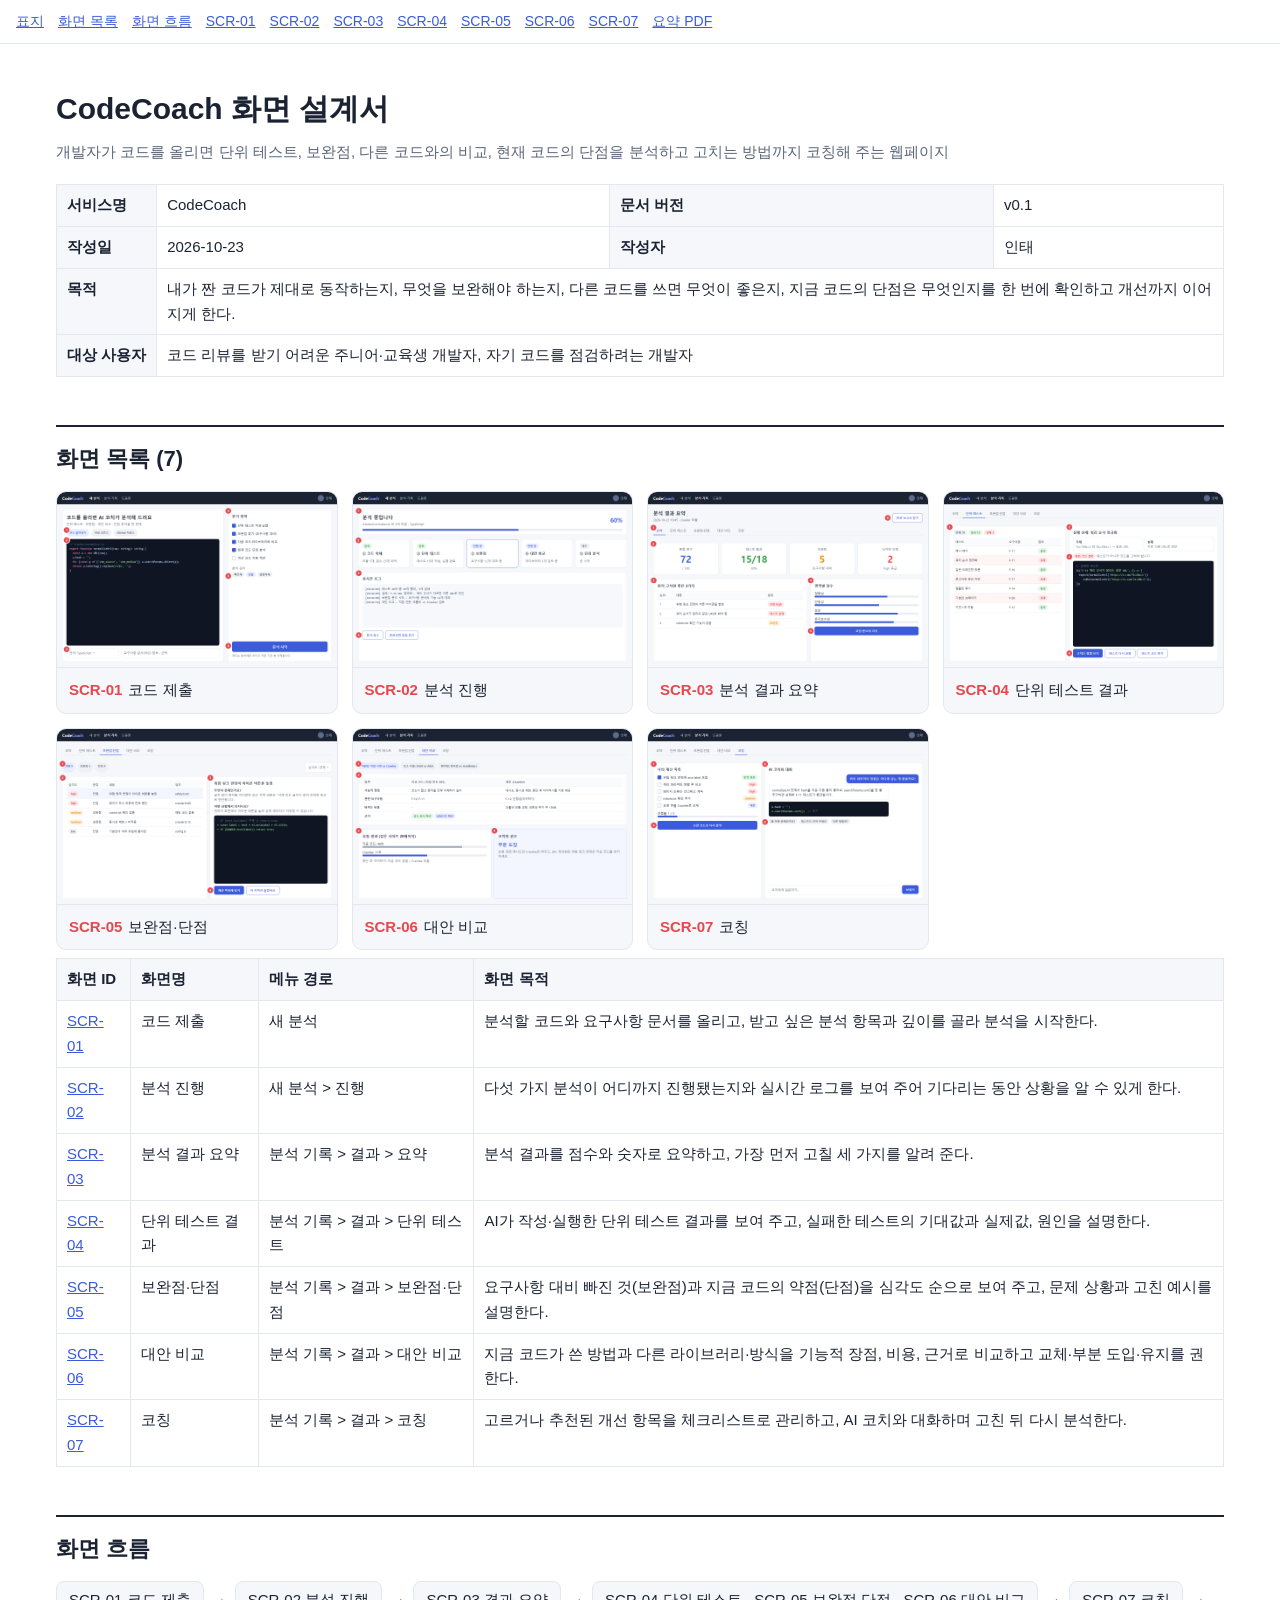
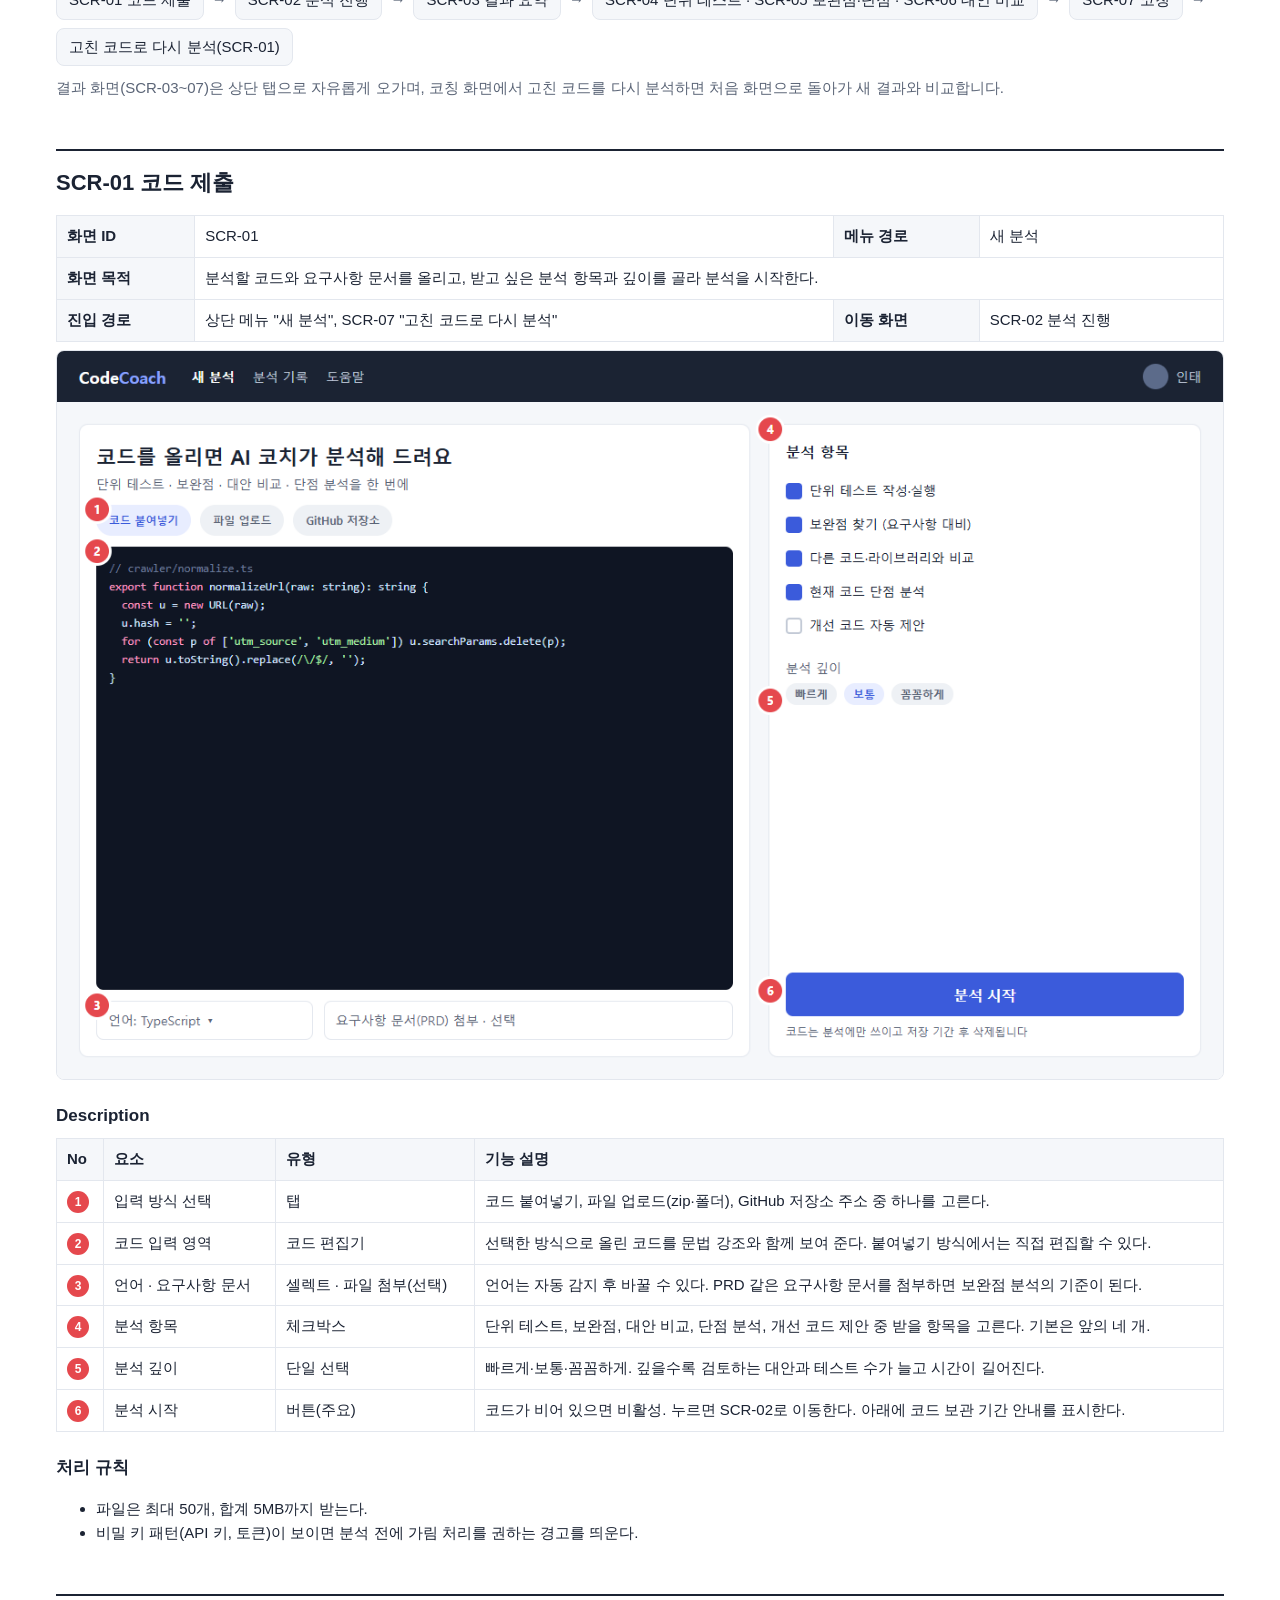
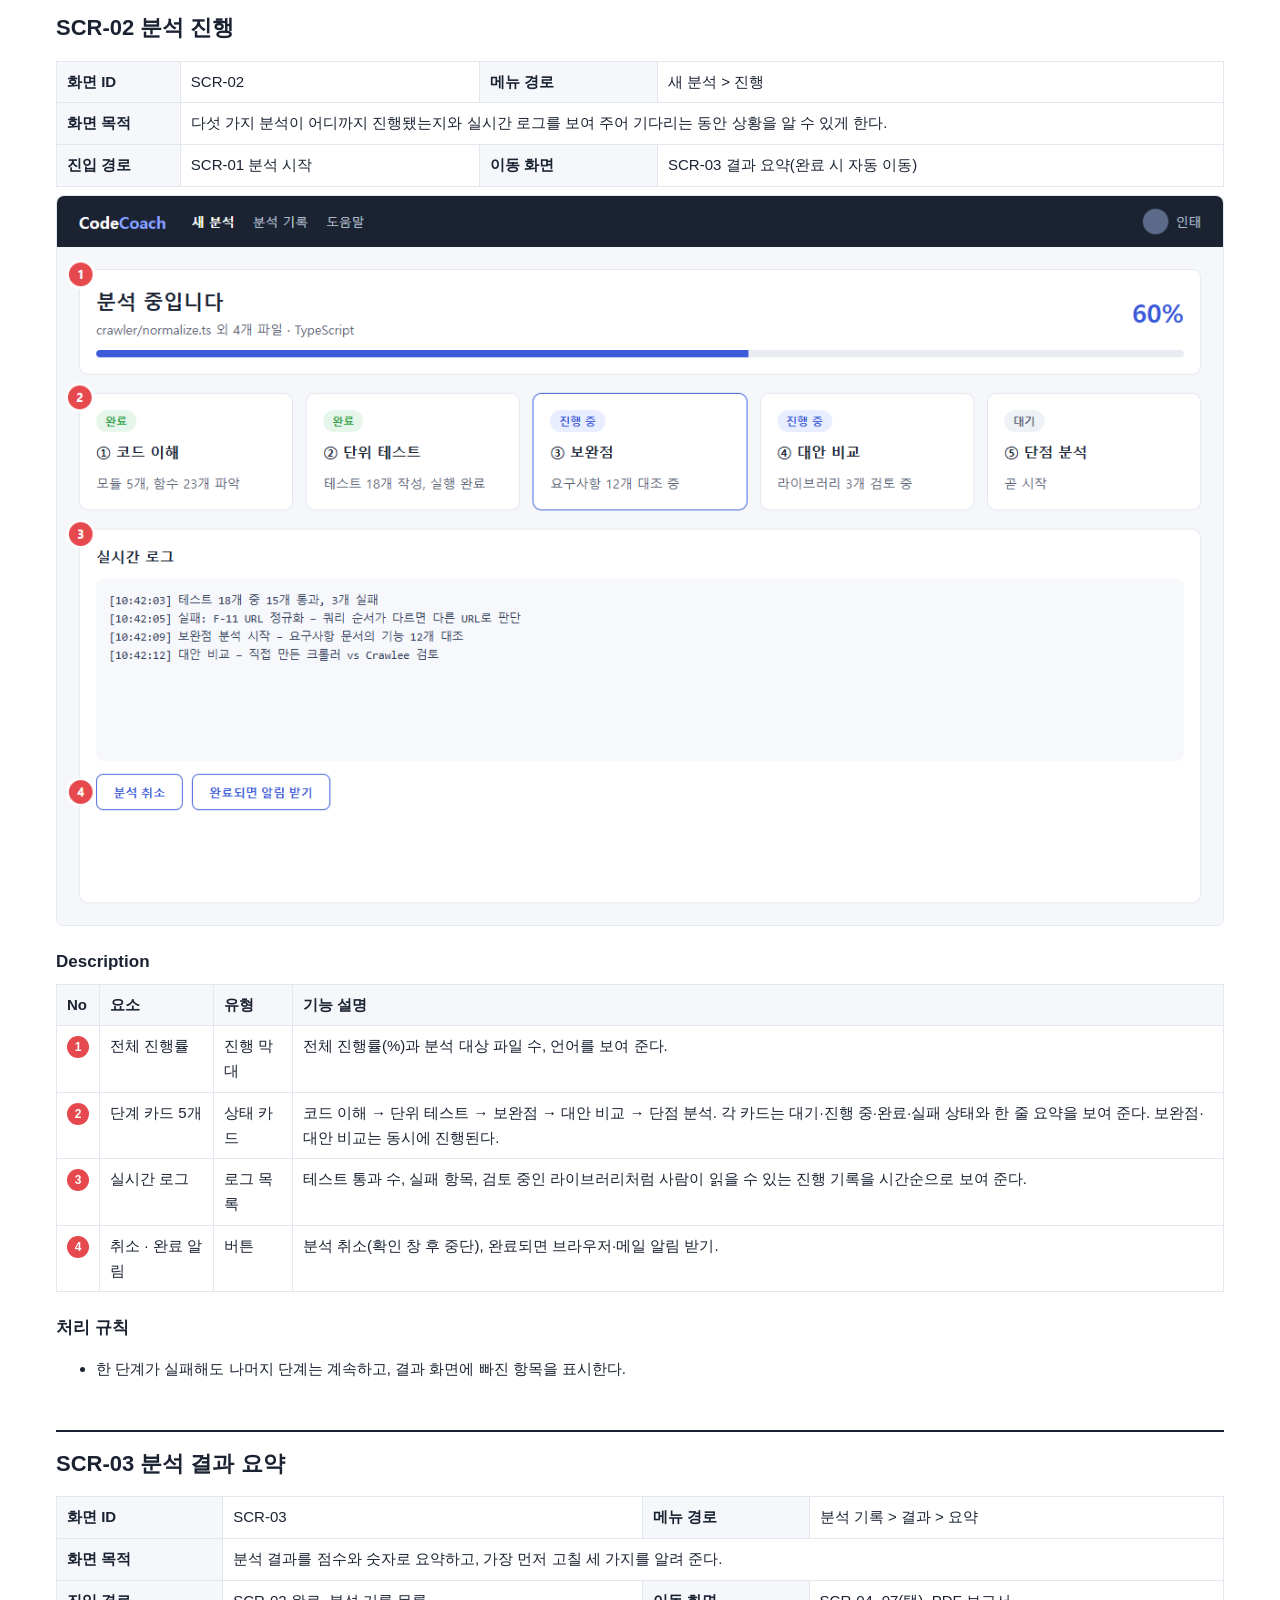
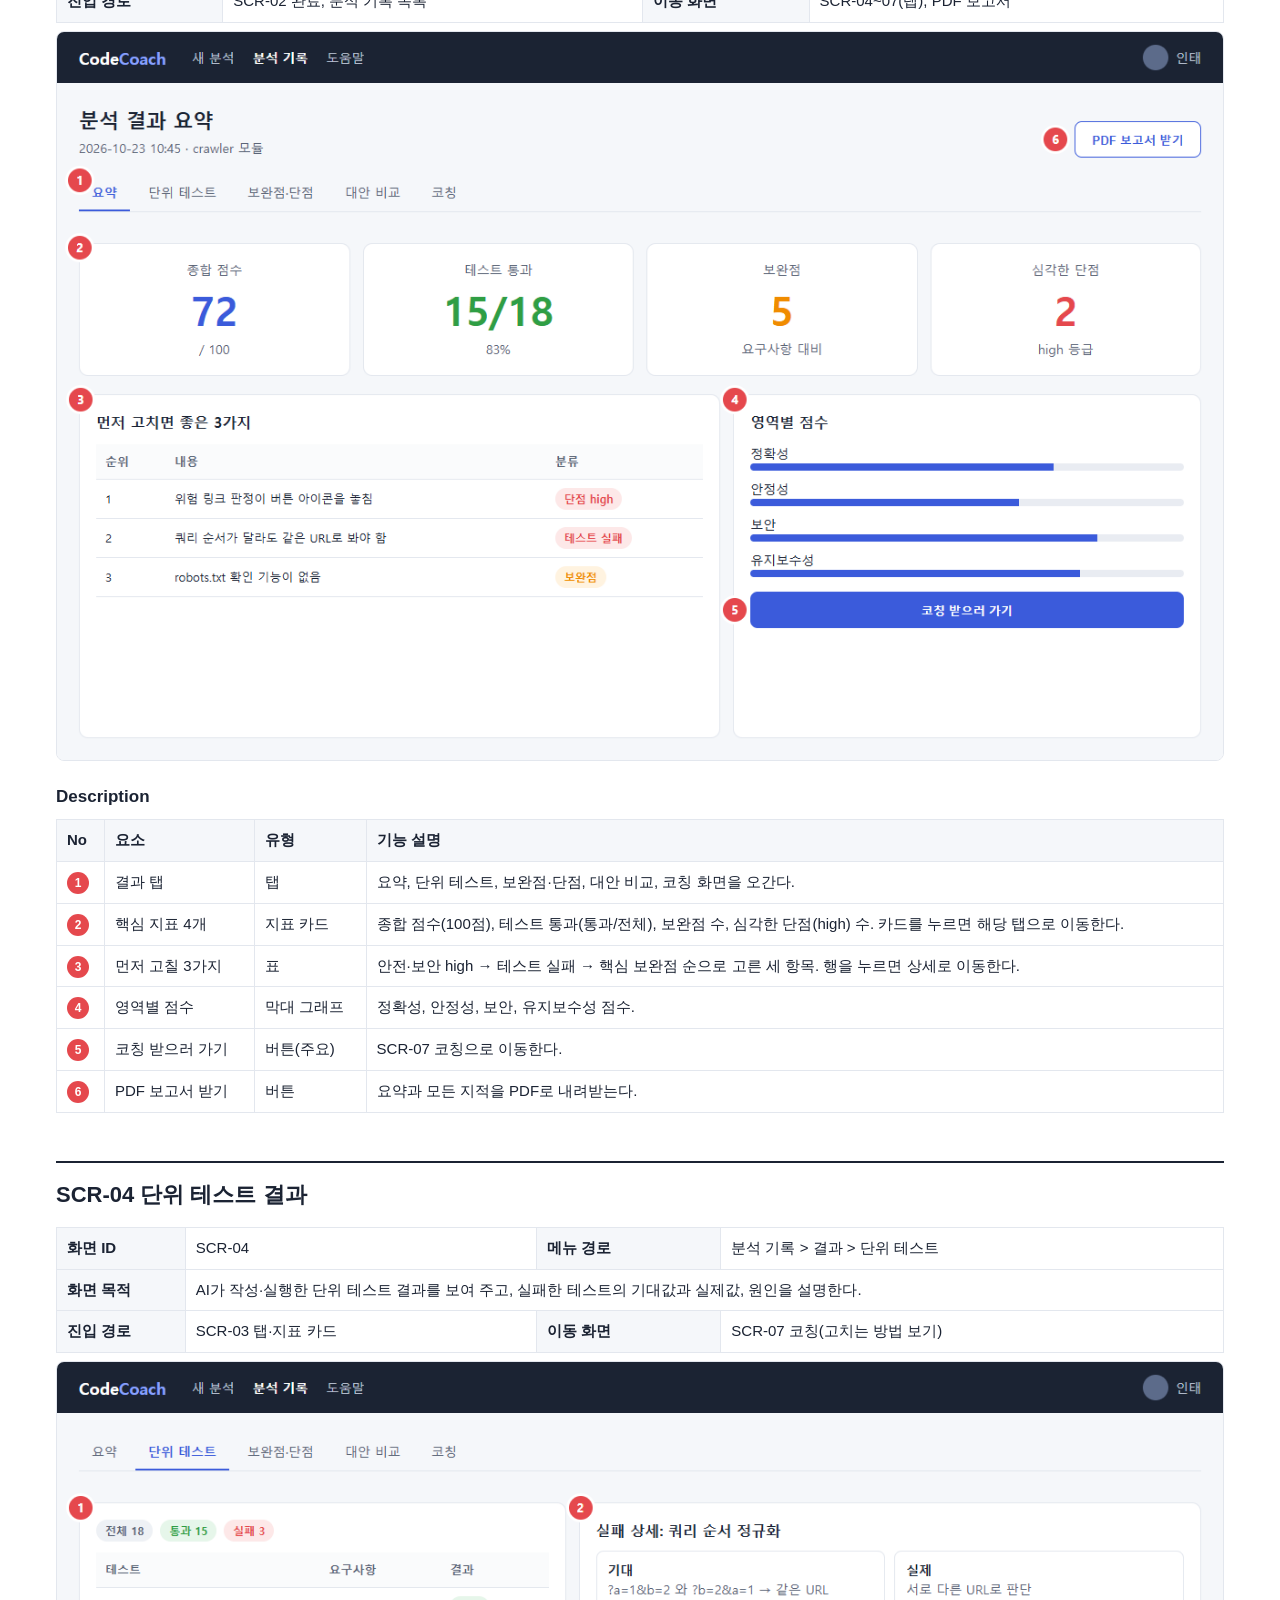
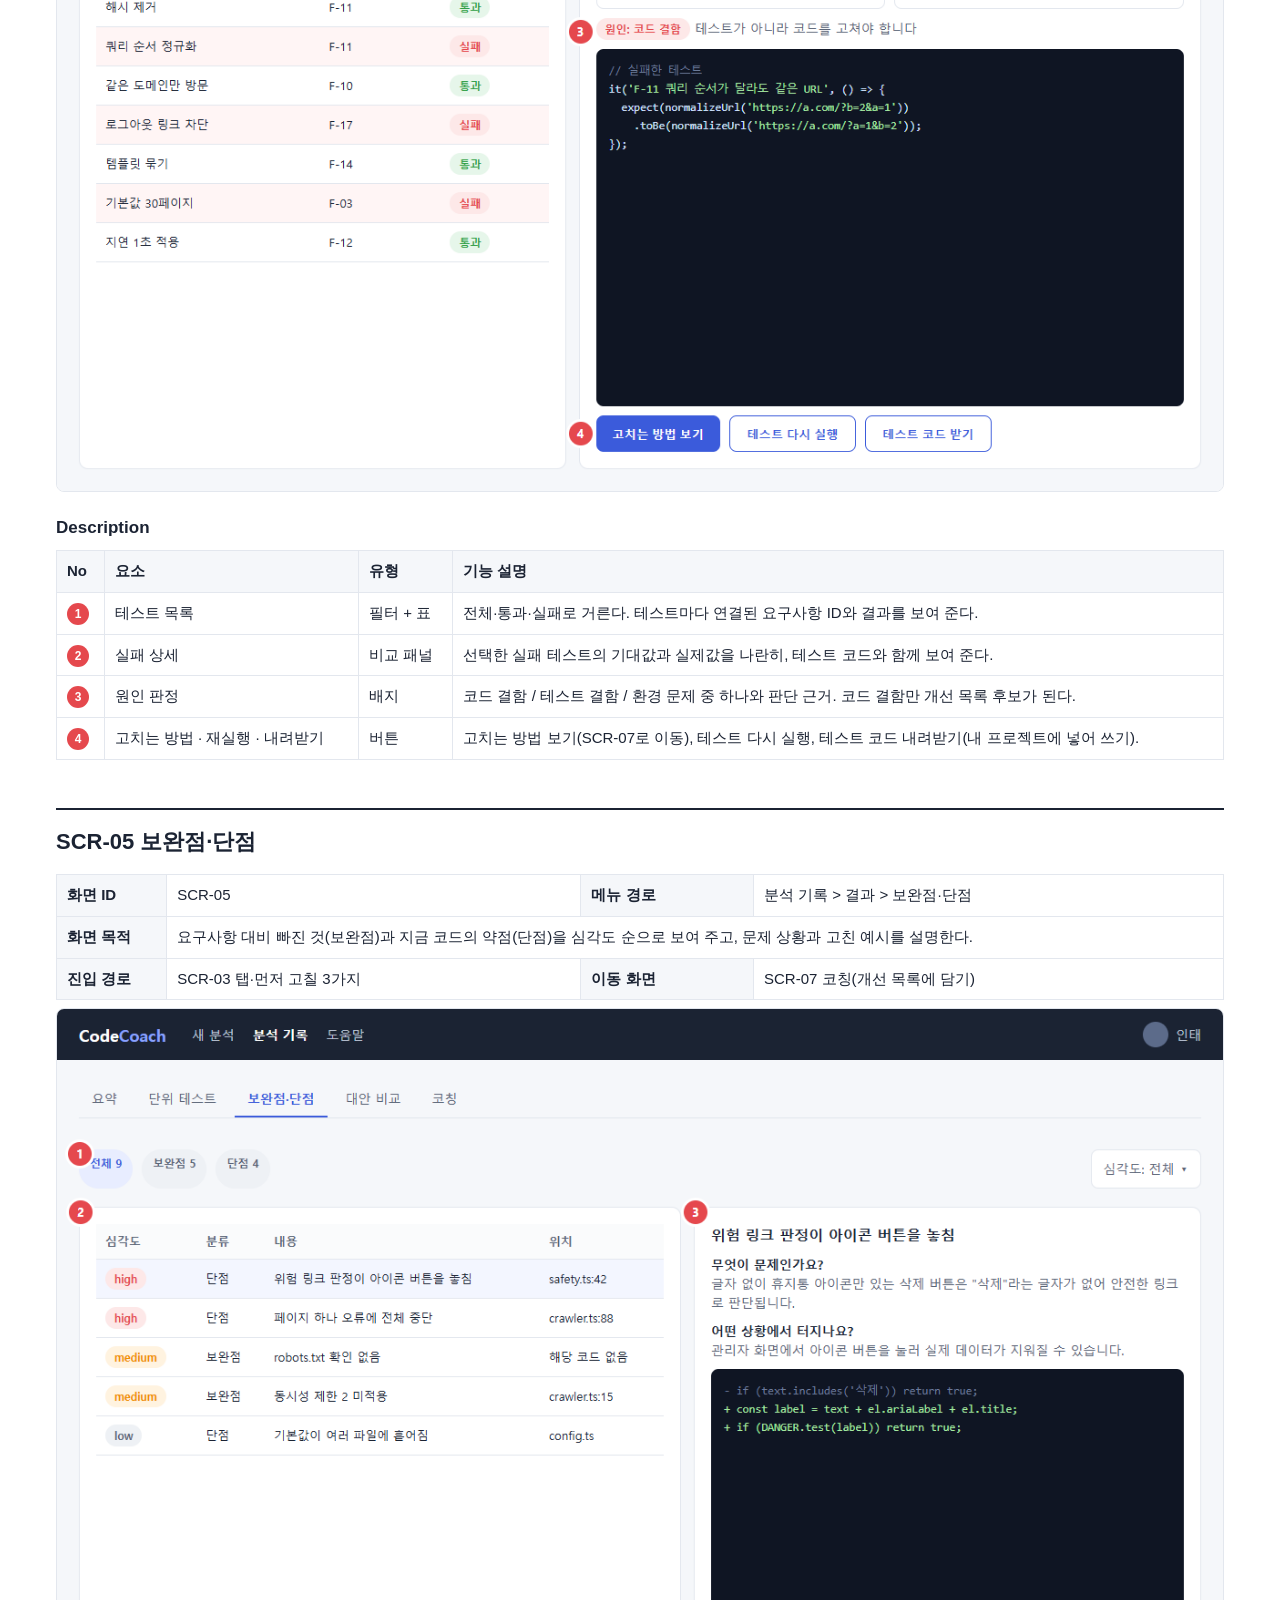
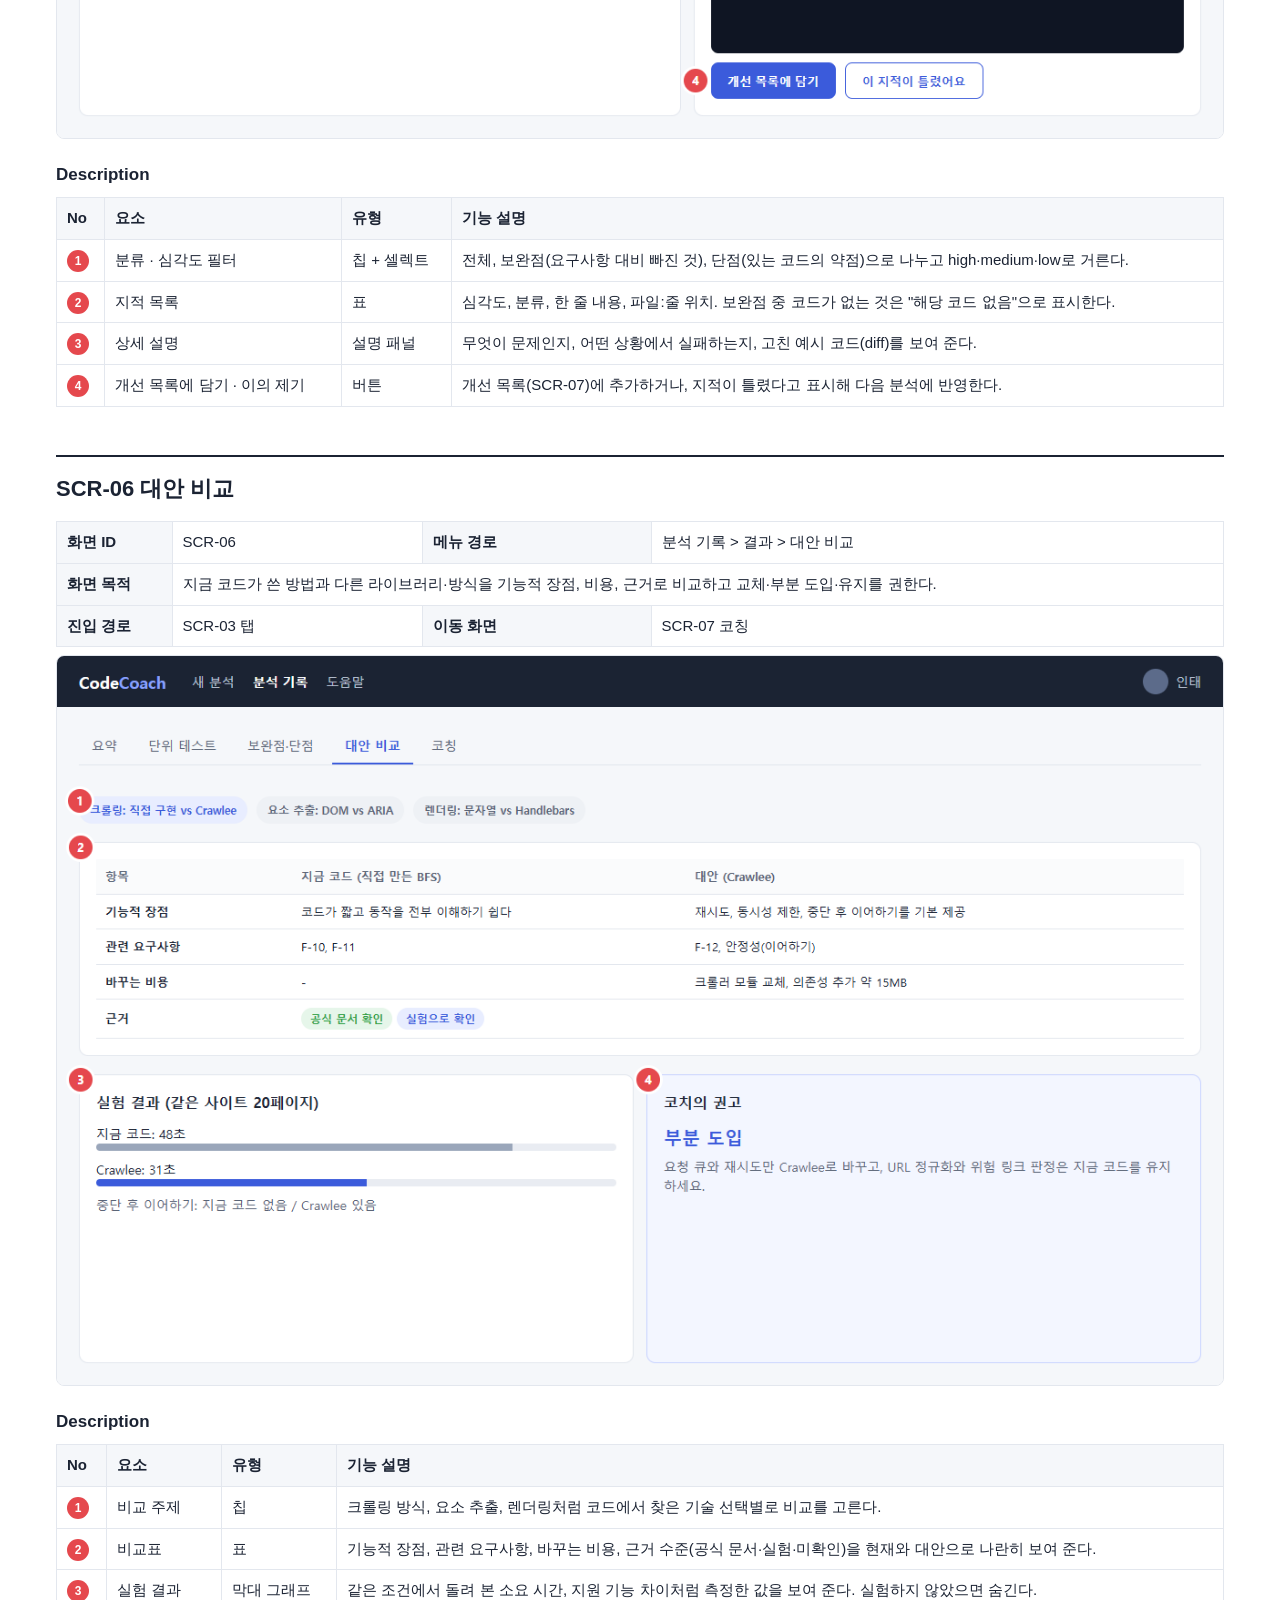
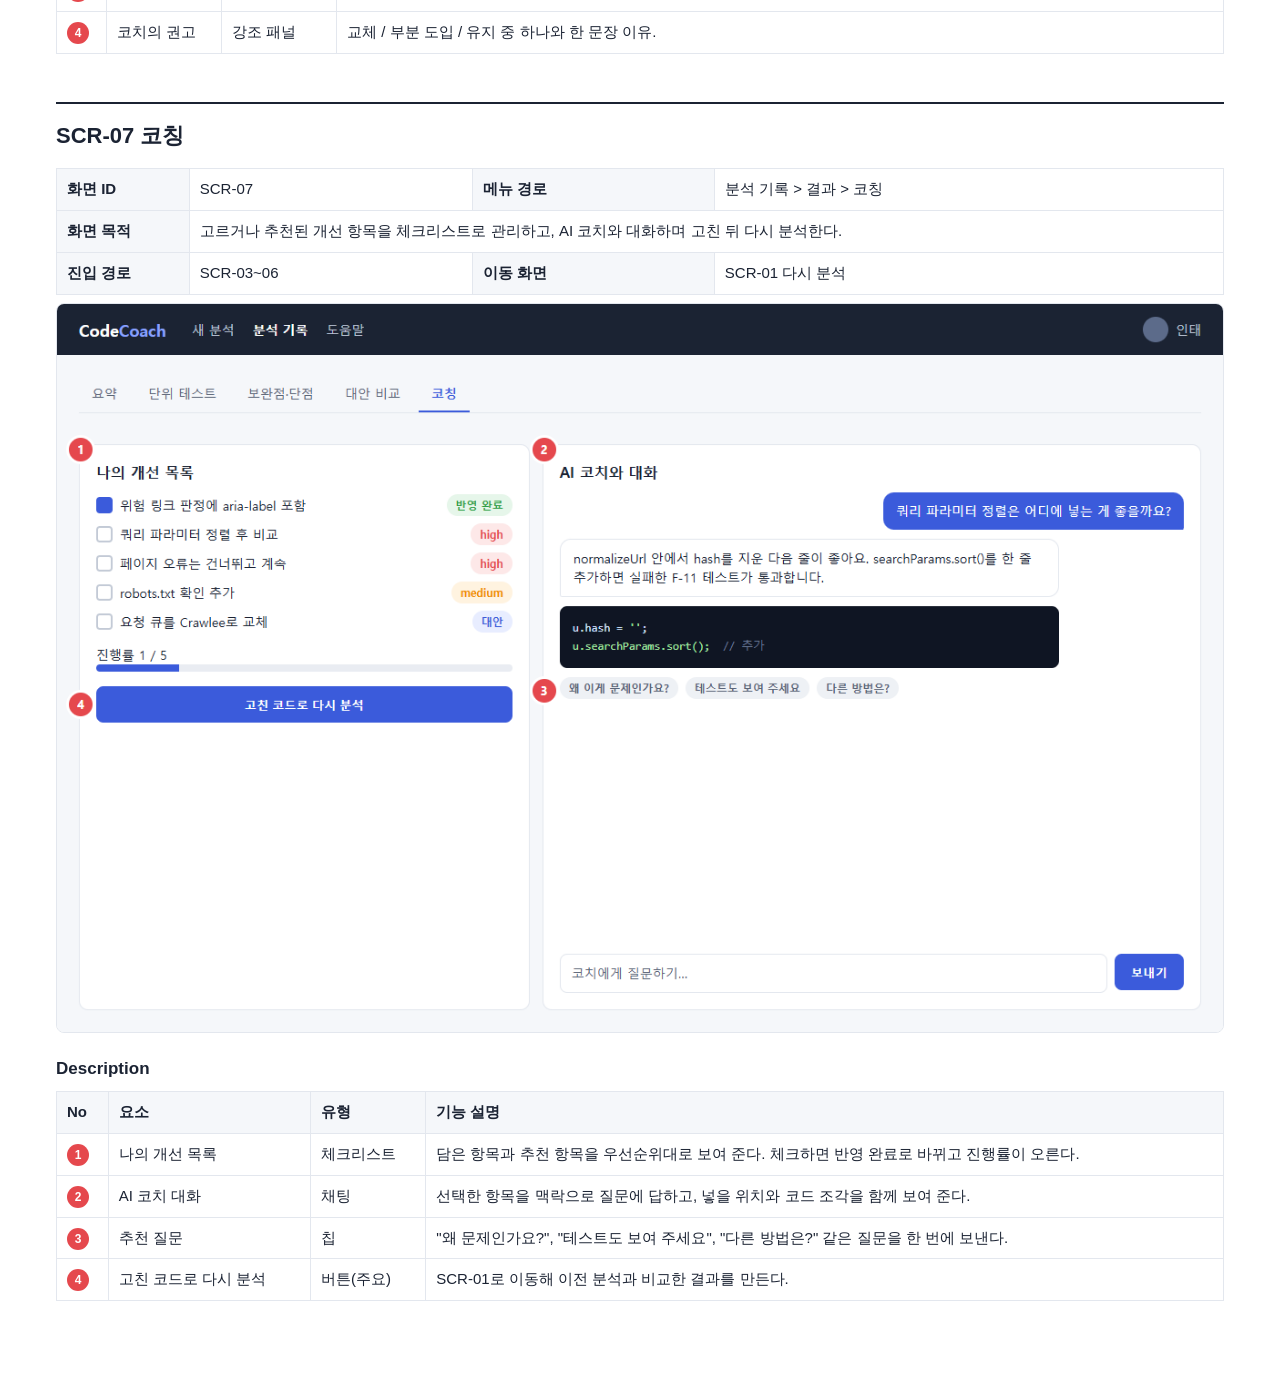
==== index.html @ ecf49a26 "Add CodeCoach screen spec (HTML) and summary PDF for Vercel Co-Authored-By: Claude Opus 5.5 (1M cont" ====
<!doctype html>
<html lang="ko"><head><meta charset="utf-8"><meta name="viewport" content="width=device-width, initial-scale=1">
<title>CodeCoach 화면 설계서</title><style>
:root{--ink:#1b2333;--sub:#5b6577;--line:#e3e7ee;--bg:#fff;--head:#f5f7fa;--brand:#3b5bdb;--red:#e5484d}
@media (prefers-color-scheme:dark){:root:not([data-theme=light]){--ink:#e6e9ef;--sub:#a3acbd;--line:#2d3442;--bg:#141821;--head:#1c212c;--brand:#8aa2ff}}
*{box-sizing:border-box}body{margin:0;background:var(--bg);color:var(--ink);font:15px/1.65 "Malgun Gothic","Segoe UI",sans-serif}
main{max-width:1200px;margin:0 auto;padding:32px 16px 80px}a{color:var(--brand)}
nav.toc{position:sticky;top:0;z-index:5;background:var(--bg);border-bottom:1px solid var(--line);padding:10px 16px;display:flex;gap:14px;flex-wrap:wrap;font-size:14px}
h1{font-size:30px;margin:8px 0 6px}h2{font-size:22px;margin:48px 0 14px;padding-top:14px;border-top:2px solid var(--ink)}h3{font-size:17px;margin:22px 0 8px}
.lead{color:var(--sub);margin:0 0 20px}
table{width:100%;border-collapse:collapse;margin:8px 0}th,td{border:1px solid var(--line);padding:8px 10px;text-align:left;vertical-align:top}th{background:var(--head);white-space:nowrap}
.grid{display:grid;grid-template-columns:repeat(auto-fill,minmax(260px,1fr));gap:14px}
.card{border:1px solid var(--line);border-radius:10px;overflow:hidden;text-decoration:none;color:inherit;background:var(--head)}
.card img{width:100%;display:block;border-bottom:1px solid var(--line)}.card div{padding:10px 12px}.card b{color:var(--red);margin-right:6px}
.shot{width:100%;border:1px solid var(--line);border-radius:8px;display:block}
.no{display:inline-block;width:22px;height:22px;border-radius:50%;background:var(--red);color:#fff;text-align:center;font:700 12px/22px "Segoe UI",sans-serif}
.flow{display:flex;flex-wrap:wrap;gap:8px;align-items:center}.flow span{border:1px solid var(--line);background:var(--head);border-radius:8px;padding:6px 12px}.flow i{color:var(--sub);font-style:normal}
code{font-size:13px}
@media (max-width:700px){h1{font-size:24px}th,td{padding:6px}}
</style></head>
<body>
<nav class="toc"><a href="#cover">표지</a><a href="#list">화면 목록</a><a href="#flow">화면 흐름</a><a href="#SCR-01">SCR-01</a><a href="#SCR-02">SCR-02</a><a href="#SCR-03">SCR-03</a><a href="#SCR-04">SCR-04</a><a href="#SCR-05">SCR-05</a><a href="#SCR-06">SCR-06</a><a href="#SCR-07">SCR-07</a><a href="CodeCoach-화면설계-요약.pdf">요약 PDF</a></nav>
<main>
<section id="cover">
<h1>CodeCoach 화면 설계서</h1>
<p class="lead">개발자가 코드를 올리면 단위 테스트, 보완점, 다른 코드와의 비교, 현재 코드의 단점을 분석하고 고치는 방법까지 코칭해 주는 웹페이지</p>

<table>
<tr><th>서비스명</th><td>CodeCoach</td><th>문서 버전</th><td>v0.1</td></tr>
<tr><th>작성일</th><td>2026-10-23</td><th>작성자</th><td>인태</td></tr>
<tr><th>목적</th><td colspan="3">내가 짠 코드가 제대로 동작하는지, 무엇을 보완해야 하는지, 다른 코드를 쓰면 무엇이 좋은지, 지금 코드의 단점은 무엇인지를 한 번에 확인하고 개선까지 이어지게 한다.</td></tr>
<tr><th>대상 사용자</th><td colspan="3">코드 리뷰를 받기 어려운 주니어·교육생 개발자, 자기 코드를 점검하려는 개발자</td></tr>
</table>
</section>
<h2 id="list">화면 목록 (7)</h2>
<div class="grid"><a class="card" href="#SCR-01"><img src="design/images/SCR-01.png" alt="SCR-01 미리보기" loading="lazy"><div><b>SCR-01</b>코드 제출</div></a><a class="card" href="#SCR-02"><img src="design/images/SCR-02.png" alt="SCR-02 미리보기" loading="lazy"><div><b>SCR-02</b>분석 진행</div></a><a class="card" href="#SCR-03"><img src="design/images/SCR-03.png" alt="SCR-03 미리보기" loading="lazy"><div><b>SCR-03</b>분석 결과 요약</div></a><a class="card" href="#SCR-04"><img src="design/images/SCR-04.png" alt="SCR-04 미리보기" loading="lazy"><div><b>SCR-04</b>단위 테스트 결과</div></a><a class="card" href="#SCR-05"><img src="design/images/SCR-05.png" alt="SCR-05 미리보기" loading="lazy"><div><b>SCR-05</b>보완점·단점</div></a><a class="card" href="#SCR-06"><img src="design/images/SCR-06.png" alt="SCR-06 미리보기" loading="lazy"><div><b>SCR-06</b>대안 비교</div></a><a class="card" href="#SCR-07"><img src="design/images/SCR-07.png" alt="SCR-07 미리보기" loading="lazy"><div><b>SCR-07</b>코칭</div></a></div>
<table><tr><th>화면 ID</th><th>화면명</th><th>메뉴 경로</th><th>화면 목적</th></tr>
<tr><td><a href="#SCR-01">SCR-01</a></td><td>코드 제출</td><td>새 분석</td><td>분석할 코드와 요구사항 문서를 올리고, 받고 싶은 분석 항목과 깊이를 골라 분석을 시작한다.</td></tr>
<tr><td><a href="#SCR-02">SCR-02</a></td><td>분석 진행</td><td>새 분석 &gt; 진행</td><td>다섯 가지 분석이 어디까지 진행됐는지와 실시간 로그를 보여 주어 기다리는 동안 상황을 알 수 있게 한다.</td></tr>
<tr><td><a href="#SCR-03">SCR-03</a></td><td>분석 결과 요약</td><td>분석 기록 &gt; 결과 &gt; 요약</td><td>분석 결과를 점수와 숫자로 요약하고, 가장 먼저 고칠 세 가지를 알려 준다.</td></tr>
<tr><td><a href="#SCR-04">SCR-04</a></td><td>단위 테스트 결과</td><td>분석 기록 &gt; 결과 &gt; 단위 테스트</td><td>AI가 작성·실행한 단위 테스트 결과를 보여 주고, 실패한 테스트의 기대값과 실제값, 원인을 설명한다.</td></tr>
<tr><td><a href="#SCR-05">SCR-05</a></td><td>보완점·단점</td><td>분석 기록 &gt; 결과 &gt; 보완점·단점</td><td>요구사항 대비 빠진 것(보완점)과 지금 코드의 약점(단점)을 심각도 순으로 보여 주고, 문제 상황과 고친 예시를 설명한다.</td></tr>
<tr><td><a href="#SCR-06">SCR-06</a></td><td>대안 비교</td><td>분석 기록 &gt; 결과 &gt; 대안 비교</td><td>지금 코드가 쓴 방법과 다른 라이브러리·방식을 기능적 장점, 비용, 근거로 비교하고 교체·부분 도입·유지를 권한다.</td></tr>
<tr><td><a href="#SCR-07">SCR-07</a></td><td>코칭</td><td>분석 기록 &gt; 결과 &gt; 코칭</td><td>고르거나 추천된 개선 항목을 체크리스트로 관리하고, AI 코치와 대화하며 고친 뒤 다시 분석한다.</td></tr></table>
<h2 id="flow">화면 흐름</h2>
<div class="flow"><span>SCR-01 코드 제출</span><i>→</i><span>SCR-02 분석 진행</span><i>→</i><span>SCR-03 결과 요약</span><i>→</i><span>SCR-04 단위 테스트 · SCR-05 보완점·단점 · SCR-06 대안 비교</span><i>→</i><span>SCR-07 코칭</span><i>→</i><span>고친 코드로 다시 분석(SCR-01)</span></div>
<p class="lead" style="margin-top:10px">결과 화면(SCR-03~07)은 상단 탭으로 자유롭게 오가며, 코칭 화면에서 고친 코드를 다시 분석하면 처음 화면으로 돌아가 새 결과와 비교합니다.</p>

<h2 id="SCR-01">SCR-01 코드 제출</h2>
<table>
<tr><th>화면 ID</th><td>SCR-01</td><th>메뉴 경로</th><td>새 분석</td></tr>
<tr><th>화면 목적</th><td colspan="3">분석할 코드와 요구사항 문서를 올리고, 받고 싶은 분석 항목과 깊이를 골라 분석을 시작한다.</td></tr>
<tr><th>진입 경로</th><td>상단 메뉴 "새 분석", SCR-07 "고친 코드로 다시 분석"</td><th>이동 화면</th><td>SCR-02 분석 진행</td></tr>
</table>
<img class="shot" src="design/images/SCR-01.png" alt="SCR-01 코드 제출 화면 목업" loading="lazy">
<h3>Description</h3>
<table><tr><th>No</th><th>요소</th><th>유형</th><th>기능 설명</th></tr>
<tr><td><span class="no">1</span></td><td>입력 방식 선택</td><td>탭</td><td>코드 붙여넣기, 파일 업로드(zip·폴더), GitHub 저장소 주소 중 하나를 고른다.</td></tr>
<tr><td><span class="no">2</span></td><td>코드 입력 영역</td><td>코드 편집기</td><td>선택한 방식으로 올린 코드를 문법 강조와 함께 보여 준다. 붙여넣기 방식에서는 직접 편집할 수 있다.</td></tr>
<tr><td><span class="no">3</span></td><td>언어 · 요구사항 문서</td><td>셀렉트 · 파일 첨부(선택)</td><td>언어는 자동 감지 후 바꿀 수 있다. PRD 같은 요구사항 문서를 첨부하면 보완점 분석의 기준이 된다.</td></tr>
<tr><td><span class="no">4</span></td><td>분석 항목</td><td>체크박스</td><td>단위 테스트, 보완점, 대안 비교, 단점 분석, 개선 코드 제안 중 받을 항목을 고른다. 기본은 앞의 네 개.</td></tr>
<tr><td><span class="no">5</span></td><td>분석 깊이</td><td>단일 선택</td><td>빠르게·보통·꼼꼼하게. 깊을수록 검토하는 대안과 테스트 수가 늘고 시간이 길어진다.</td></tr>
<tr><td><span class="no">6</span></td><td>분석 시작</td><td>버튼(주요)</td><td>코드가 비어 있으면 비활성. 누르면 SCR-02로 이동한다. 아래에 코드 보관 기간 안내를 표시한다.</td></tr>
</table>
<h3>처리 규칙</h3><ul><li>파일은 최대 50개, 합계 5MB까지 받는다.</li><li>비밀 키 패턴(API 키, 토큰)이 보이면 분석 전에 가림 처리를 권하는 경고를 띄운다.</li></ul>

<h2 id="SCR-02">SCR-02 분석 진행</h2>
<table>
<tr><th>화면 ID</th><td>SCR-02</td><th>메뉴 경로</th><td>새 분석 &gt; 진행</td></tr>
<tr><th>화면 목적</th><td colspan="3">다섯 가지 분석이 어디까지 진행됐는지와 실시간 로그를 보여 주어 기다리는 동안 상황을 알 수 있게 한다.</td></tr>
<tr><th>진입 경로</th><td>SCR-01 분석 시작</td><th>이동 화면</th><td>SCR-03 결과 요약(완료 시 자동 이동)</td></tr>
</table>
<img class="shot" src="design/images/SCR-02.png" alt="SCR-02 분석 진행 화면 목업" loading="lazy">
<h3>Description</h3>
<table><tr><th>No</th><th>요소</th><th>유형</th><th>기능 설명</th></tr>
<tr><td><span class="no">1</span></td><td>전체 진행률</td><td>진행 막대</td><td>전체 진행률(%)과 분석 대상 파일 수, 언어를 보여 준다.</td></tr>
<tr><td><span class="no">2</span></td><td>단계 카드 5개</td><td>상태 카드</td><td>코드 이해 → 단위 테스트 → 보완점 → 대안 비교 → 단점 분석. 각 카드는 대기·진행 중·완료·실패 상태와 한 줄 요약을 보여 준다. 보완점·대안 비교는 동시에 진행된다.</td></tr>
<tr><td><span class="no">3</span></td><td>실시간 로그</td><td>로그 목록</td><td>테스트 통과 수, 실패 항목, 검토 중인 라이브러리처럼 사람이 읽을 수 있는 진행 기록을 시간순으로 보여 준다.</td></tr>
<tr><td><span class="no">4</span></td><td>취소 · 완료 알림</td><td>버튼</td><td>분석 취소(확인 창 후 중단), 완료되면 브라우저·메일 알림 받기.</td></tr>
</table>
<h3>처리 규칙</h3><ul><li>한 단계가 실패해도 나머지 단계는 계속하고, 결과 화면에 빠진 항목을 표시한다.</li></ul>

<h2 id="SCR-03">SCR-03 분석 결과 요약</h2>
<table>
<tr><th>화면 ID</th><td>SCR-03</td><th>메뉴 경로</th><td>분석 기록 &gt; 결과 &gt; 요약</td></tr>
<tr><th>화면 목적</th><td colspan="3">분석 결과를 점수와 숫자로 요약하고, 가장 먼저 고칠 세 가지를 알려 준다.</td></tr>
<tr><th>진입 경로</th><td>SCR-02 완료, 분석 기록 목록</td><th>이동 화면</th><td>SCR-04~07(탭), PDF 보고서</td></tr>
</table>
<img class="shot" src="design/images/SCR-03.png" alt="SCR-03 분석 결과 요약 화면 목업" loading="lazy">
<h3>Description</h3>
<table><tr><th>No</th><th>요소</th><th>유형</th><th>기능 설명</th></tr>
<tr><td><span class="no">1</span></td><td>결과 탭</td><td>탭</td><td>요약, 단위 테스트, 보완점·단점, 대안 비교, 코칭 화면을 오간다.</td></tr>
<tr><td><span class="no">2</span></td><td>핵심 지표 4개</td><td>지표 카드</td><td>종합 점수(100점), 테스트 통과(통과/전체), 보완점 수, 심각한 단점(high) 수. 카드를 누르면 해당 탭으로 이동한다.</td></tr>
<tr><td><span class="no">3</span></td><td>먼저 고칠 3가지</td><td>표</td><td>안전·보안 high → 테스트 실패 → 핵심 보완점 순으로 고른 세 항목. 행을 누르면 상세로 이동한다.</td></tr>
<tr><td><span class="no">4</span></td><td>영역별 점수</td><td>막대 그래프</td><td>정확성, 안정성, 보안, 유지보수성 점수.</td></tr>
<tr><td><span class="no">5</span></td><td>코칭 받으러 가기</td><td>버튼(주요)</td><td>SCR-07 코칭으로 이동한다.</td></tr>
<tr><td><span class="no">6</span></td><td>PDF 보고서 받기</td><td>버튼</td><td>요약과 모든 지적을 PDF로 내려받는다.</td></tr>
</table>


<h2 id="SCR-04">SCR-04 단위 테스트 결과</h2>
<table>
<tr><th>화면 ID</th><td>SCR-04</td><th>메뉴 경로</th><td>분석 기록 &gt; 결과 &gt; 단위 테스트</td></tr>
<tr><th>화면 목적</th><td colspan="3">AI가 작성·실행한 단위 테스트 결과를 보여 주고, 실패한 테스트의 기대값과 실제값, 원인을 설명한다.</td></tr>
<tr><th>진입 경로</th><td>SCR-03 탭·지표 카드</td><th>이동 화면</th><td>SCR-07 코칭(고치는 방법 보기)</td></tr>
</table>
<img class="shot" src="design/images/SCR-04.png" alt="SCR-04 단위 테스트 결과 화면 목업" loading="lazy">
<h3>Description</h3>
<table><tr><th>No</th><th>요소</th><th>유형</th><th>기능 설명</th></tr>
<tr><td><span class="no">1</span></td><td>테스트 목록</td><td>필터 + 표</td><td>전체·통과·실패로 거른다. 테스트마다 연결된 요구사항 ID와 결과를 보여 준다.</td></tr>
<tr><td><span class="no">2</span></td><td>실패 상세</td><td>비교 패널</td><td>선택한 실패 테스트의 기대값과 실제값을 나란히, 테스트 코드와 함께 보여 준다.</td></tr>
<tr><td><span class="no">3</span></td><td>원인 판정</td><td>배지</td><td>코드 결함 / 테스트 결함 / 환경 문제 중 하나와 판단 근거. 코드 결함만 개선 목록 후보가 된다.</td></tr>
<tr><td><span class="no">4</span></td><td>고치는 방법 · 재실행 · 내려받기</td><td>버튼</td><td>고치는 방법 보기(SCR-07로 이동), 테스트 다시 실행, 테스트 코드 내려받기(내 프로젝트에 넣어 쓰기).</td></tr>
</table>


<h2 id="SCR-05">SCR-05 보완점·단점</h2>
<table>
<tr><th>화면 ID</th><td>SCR-05</td><th>메뉴 경로</th><td>분석 기록 &gt; 결과 &gt; 보완점·단점</td></tr>
<tr><th>화면 목적</th><td colspan="3">요구사항 대비 빠진 것(보완점)과 지금 코드의 약점(단점)을 심각도 순으로 보여 주고, 문제 상황과 고친 예시를 설명한다.</td></tr>
<tr><th>진입 경로</th><td>SCR-03 탭·먼저 고칠 3가지</td><th>이동 화면</th><td>SCR-07 코칭(개선 목록에 담기)</td></tr>
</table>
<img class="shot" src="design/images/SCR-05.png" alt="SCR-05 보완점·단점 화면 목업" loading="lazy">
<h3>Description</h3>
<table><tr><th>No</th><th>요소</th><th>유형</th><th>기능 설명</th></tr>
<tr><td><span class="no">1</span></td><td>분류 · 심각도 필터</td><td>칩 + 셀렉트</td><td>전체, 보완점(요구사항 대비 빠진 것), 단점(있는 코드의 약점)으로 나누고 high·medium·low로 거른다.</td></tr>
<tr><td><span class="no">2</span></td><td>지적 목록</td><td>표</td><td>심각도, 분류, 한 줄 내용, 파일:줄 위치. 보완점 중 코드가 없는 것은 "해당 코드 없음"으로 표시한다.</td></tr>
<tr><td><span class="no">3</span></td><td>상세 설명</td><td>설명 패널</td><td>무엇이 문제인지, 어떤 상황에서 실패하는지, 고친 예시 코드(diff)를 보여 준다.</td></tr>
<tr><td><span class="no">4</span></td><td>개선 목록에 담기 · 이의 제기</td><td>버튼</td><td>개선 목록(SCR-07)에 추가하거나, 지적이 틀렸다고 표시해 다음 분석에 반영한다.</td></tr>
</table>


<h2 id="SCR-06">SCR-06 대안 비교</h2>
<table>
<tr><th>화면 ID</th><td>SCR-06</td><th>메뉴 경로</th><td>분석 기록 &gt; 결과 &gt; 대안 비교</td></tr>
<tr><th>화면 목적</th><td colspan="3">지금 코드가 쓴 방법과 다른 라이브러리·방식을 기능적 장점, 비용, 근거로 비교하고 교체·부분 도입·유지를 권한다.</td></tr>
<tr><th>진입 경로</th><td>SCR-03 탭</td><th>이동 화면</th><td>SCR-07 코칭</td></tr>
</table>
<img class="shot" src="design/images/SCR-06.png" alt="SCR-06 대안 비교 화면 목업" loading="lazy">
<h3>Description</h3>
<table><tr><th>No</th><th>요소</th><th>유형</th><th>기능 설명</th></tr>
<tr><td><span class="no">1</span></td><td>비교 주제</td><td>칩</td><td>크롤링 방식, 요소 추출, 렌더링처럼 코드에서 찾은 기술 선택별로 비교를 고른다.</td></tr>
<tr><td><span class="no">2</span></td><td>비교표</td><td>표</td><td>기능적 장점, 관련 요구사항, 바꾸는 비용, 근거 수준(공식 문서·실험·미확인)을 현재와 대안으로 나란히 보여 준다.</td></tr>
<tr><td><span class="no">3</span></td><td>실험 결과</td><td>막대 그래프</td><td>같은 조건에서 돌려 본 소요 시간, 지원 기능 차이처럼 측정한 값을 보여 준다. 실험하지 않았으면 숨긴다.</td></tr>
<tr><td><span class="no">4</span></td><td>코치의 권고</td><td>강조 패널</td><td>교체 / 부분 도입 / 유지 중 하나와 한 문장 이유.</td></tr>
</table>


<h2 id="SCR-07">SCR-07 코칭</h2>
<table>
<tr><th>화면 ID</th><td>SCR-07</td><th>메뉴 경로</th><td>분석 기록 &gt; 결과 &gt; 코칭</td></tr>
<tr><th>화면 목적</th><td colspan="3">고르거나 추천된 개선 항목을 체크리스트로 관리하고, AI 코치와 대화하며 고친 뒤 다시 분석한다.</td></tr>
<tr><th>진입 경로</th><td>SCR-03~06</td><th>이동 화면</th><td>SCR-01 다시 분석</td></tr>
</table>
<img class="shot" src="design/images/SCR-07.png" alt="SCR-07 코칭 화면 목업" loading="lazy">
<h3>Description</h3>
<table><tr><th>No</th><th>요소</th><th>유형</th><th>기능 설명</th></tr>
<tr><td><span class="no">1</span></td><td>나의 개선 목록</td><td>체크리스트</td><td>담은 항목과 추천 항목을 우선순위대로 보여 준다. 체크하면 반영 완료로 바뀌고 진행률이 오른다.</td></tr>
<tr><td><span class="no">2</span></td><td>AI 코치 대화</td><td>채팅</td><td>선택한 항목을 맥락으로 질문에 답하고, 넣을 위치와 코드 조각을 함께 보여 준다.</td></tr>
<tr><td><span class="no">3</span></td><td>추천 질문</td><td>칩</td><td>"왜 문제인가요?", "테스트도 보여 주세요", "다른 방법은?" 같은 질문을 한 번에 보낸다.</td></tr>
<tr><td><span class="no">4</span></td><td>고친 코드로 다시 분석</td><td>버튼(주요)</td><td>SCR-01로 이동해 이전 분석과 비교한 결과를 만든다.</td></tr>
</table>

</main></body></html>
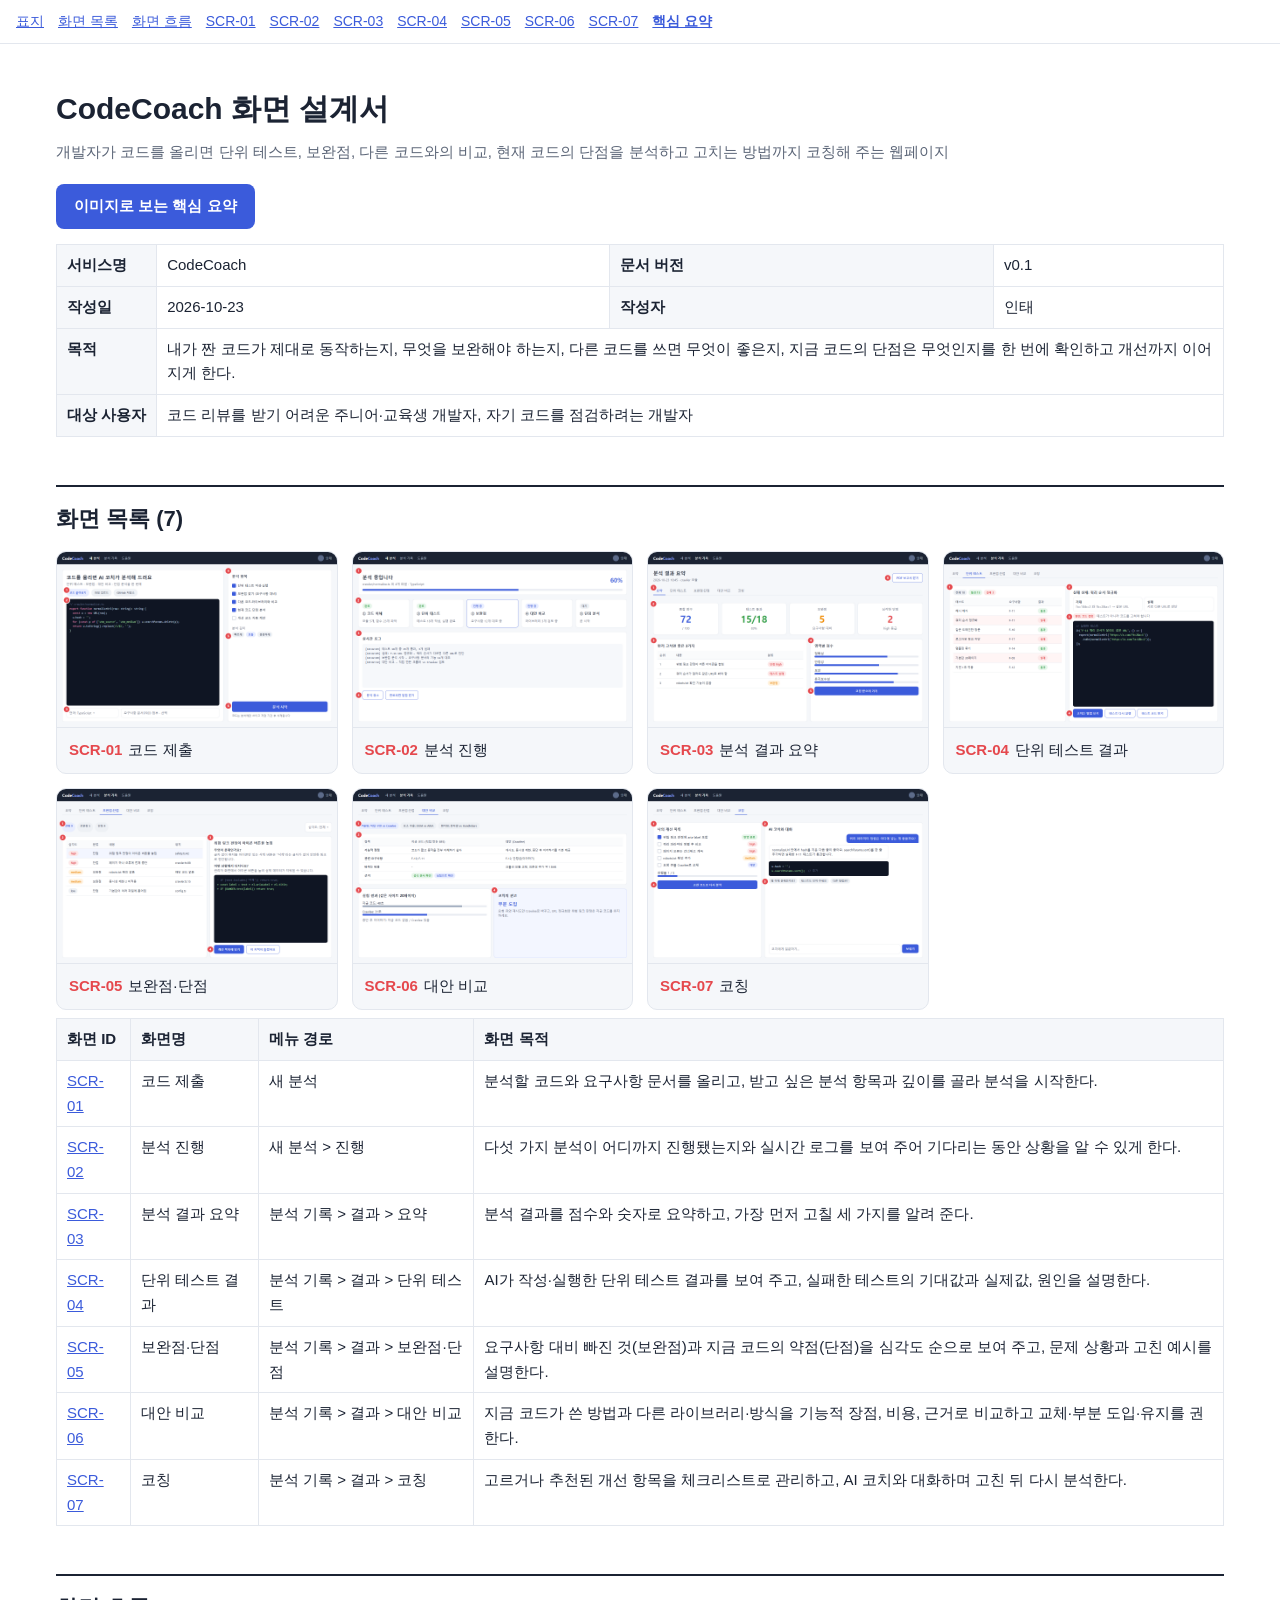
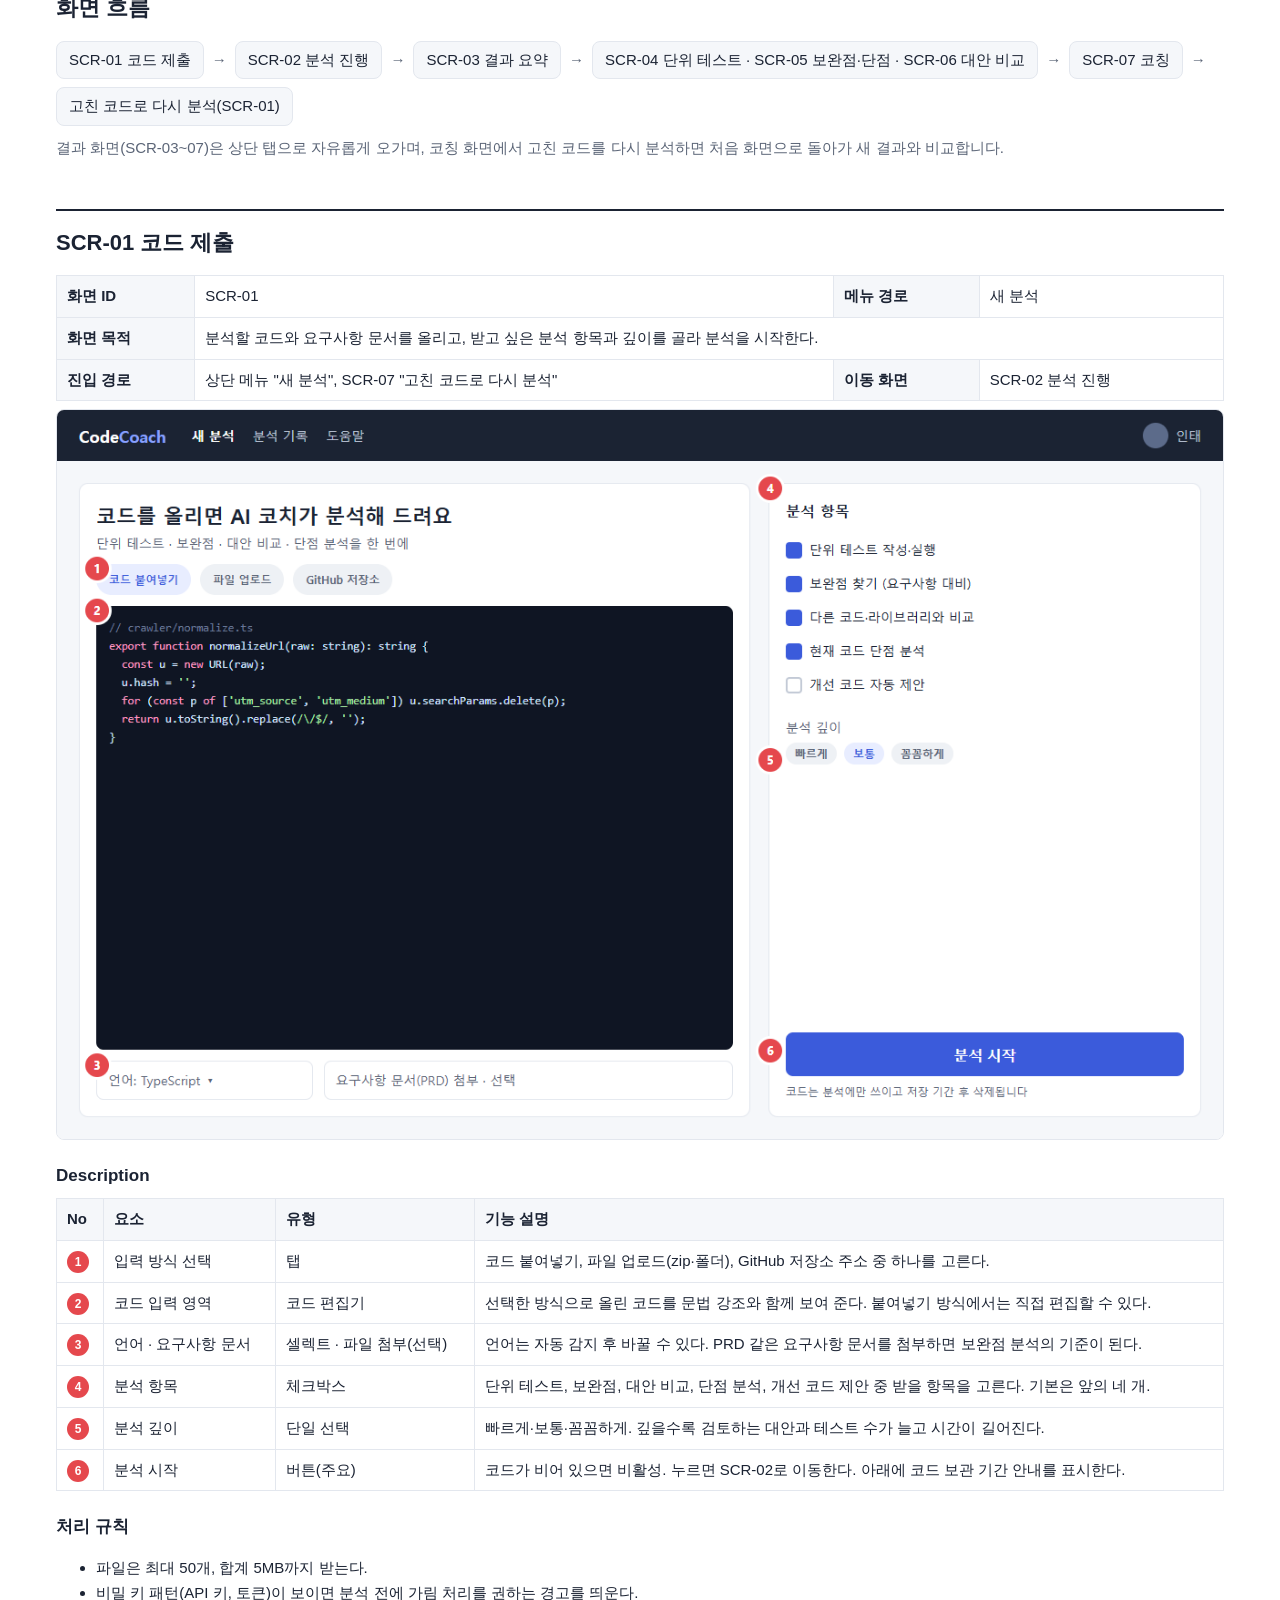
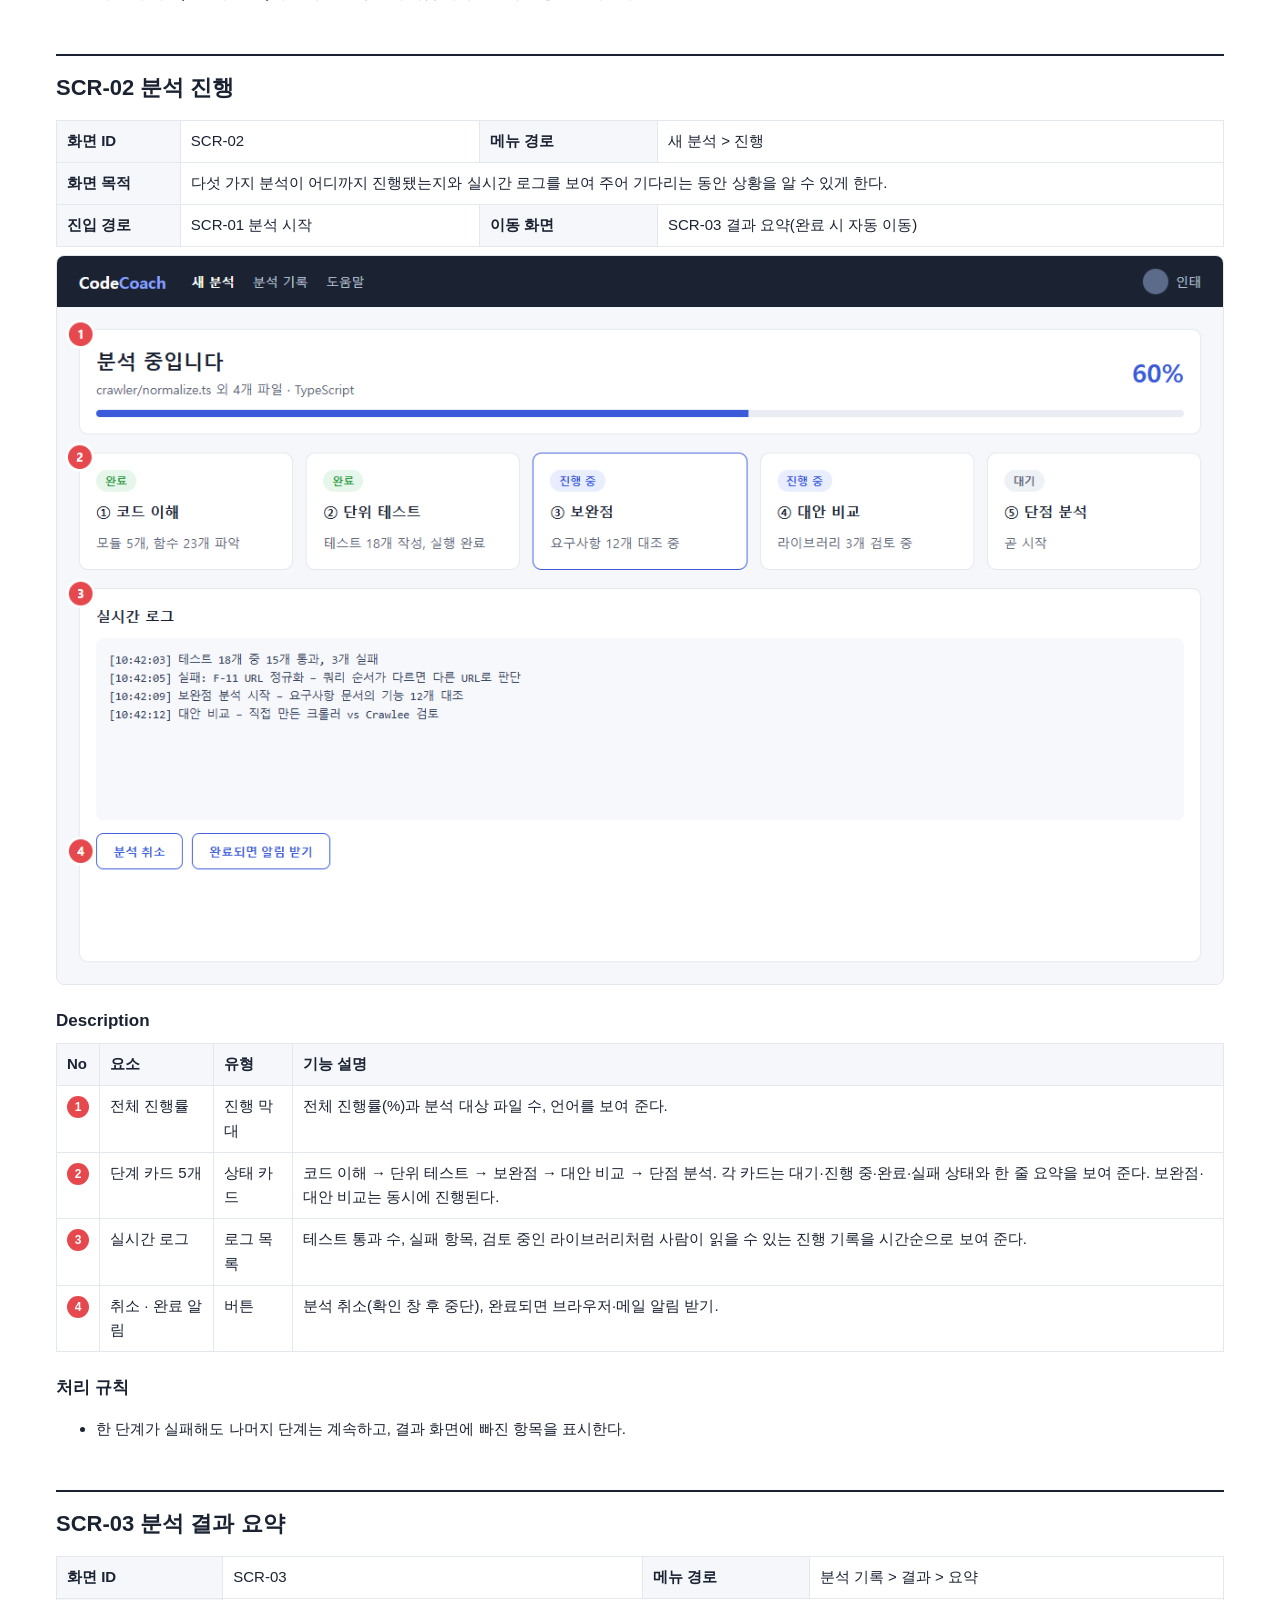
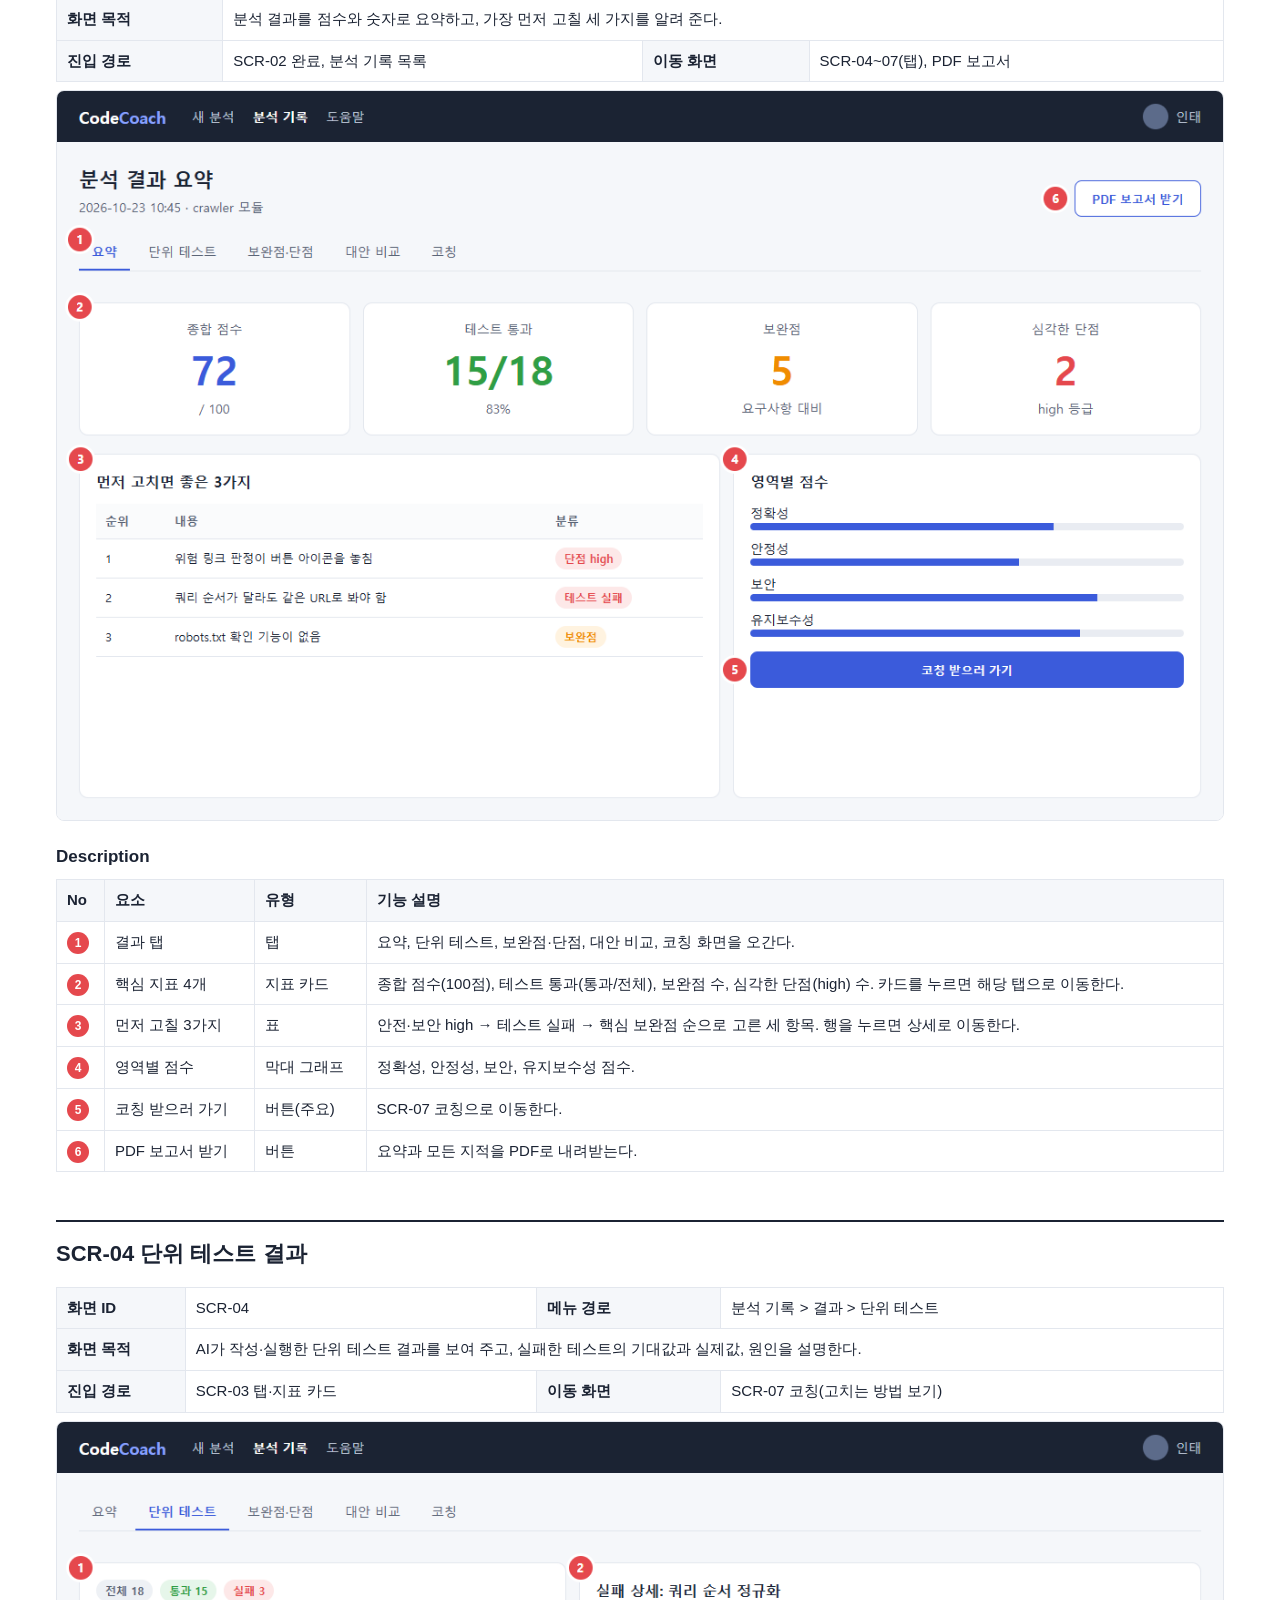
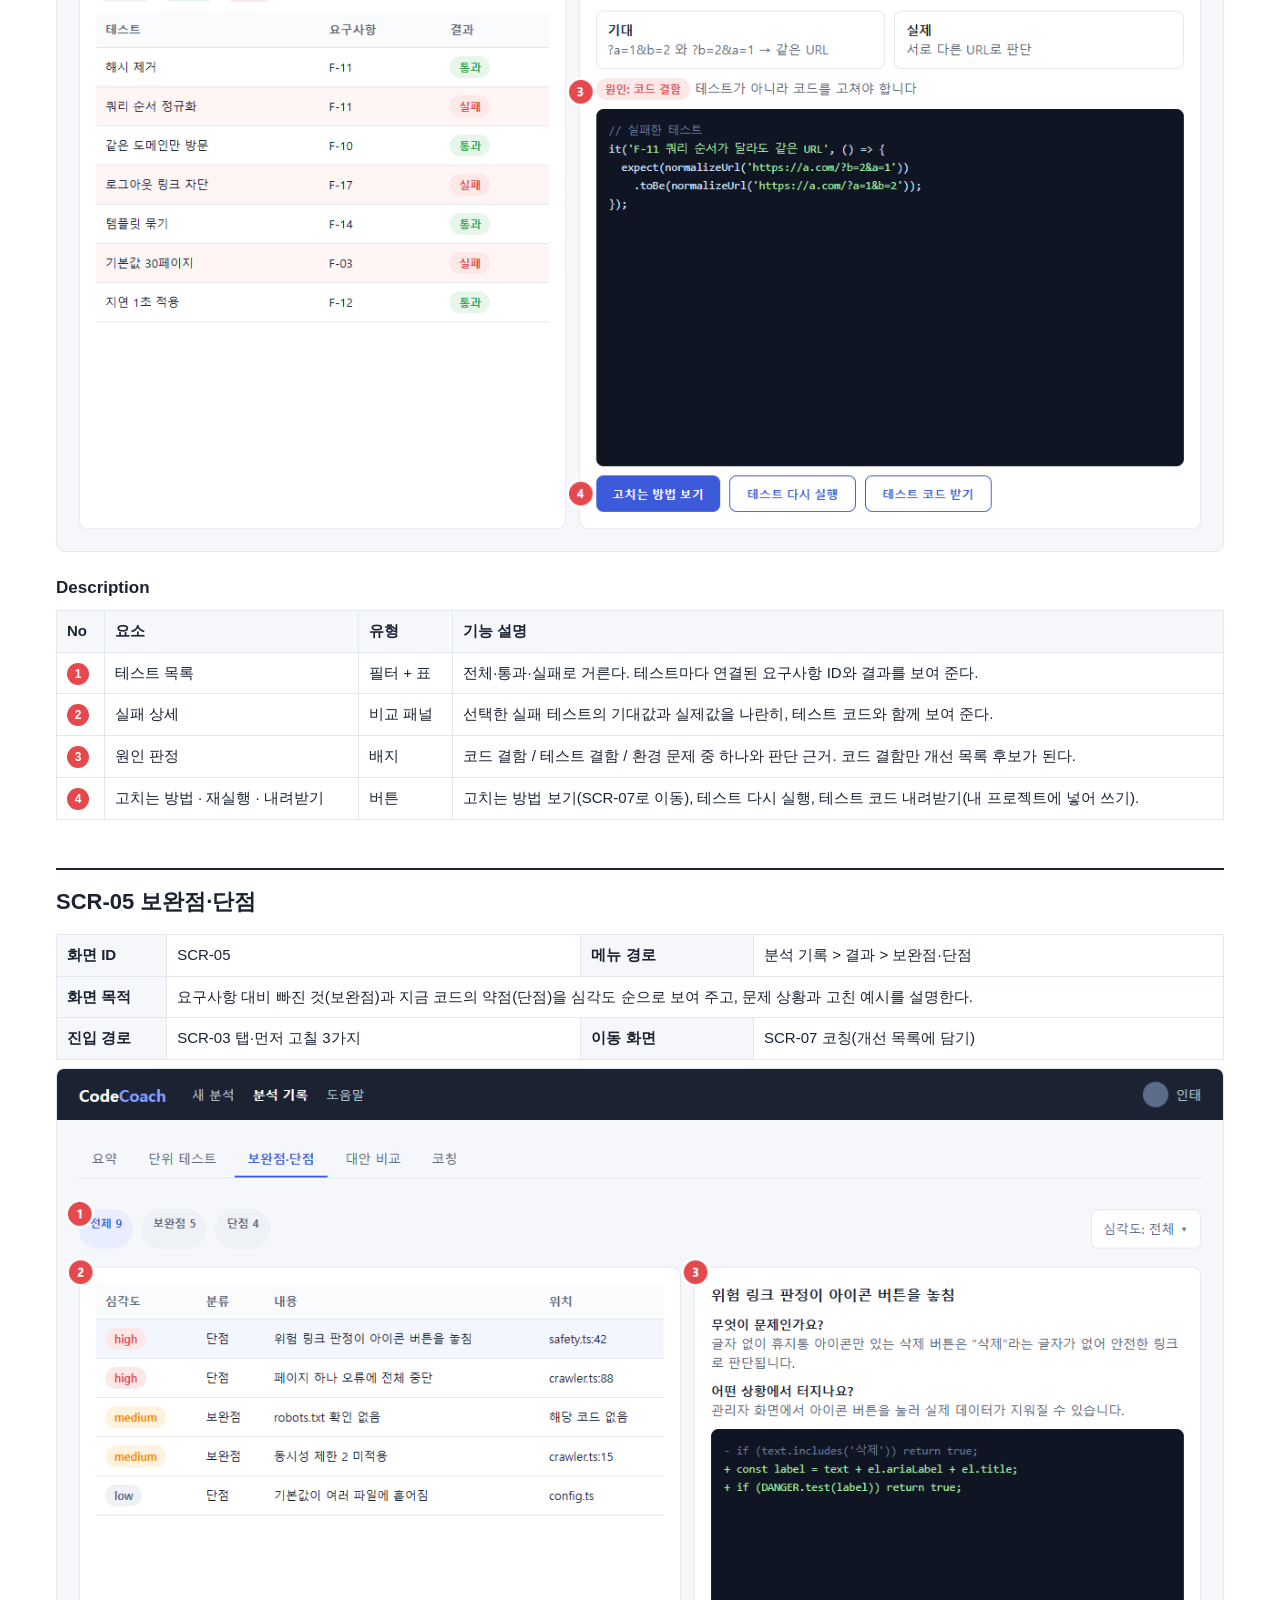
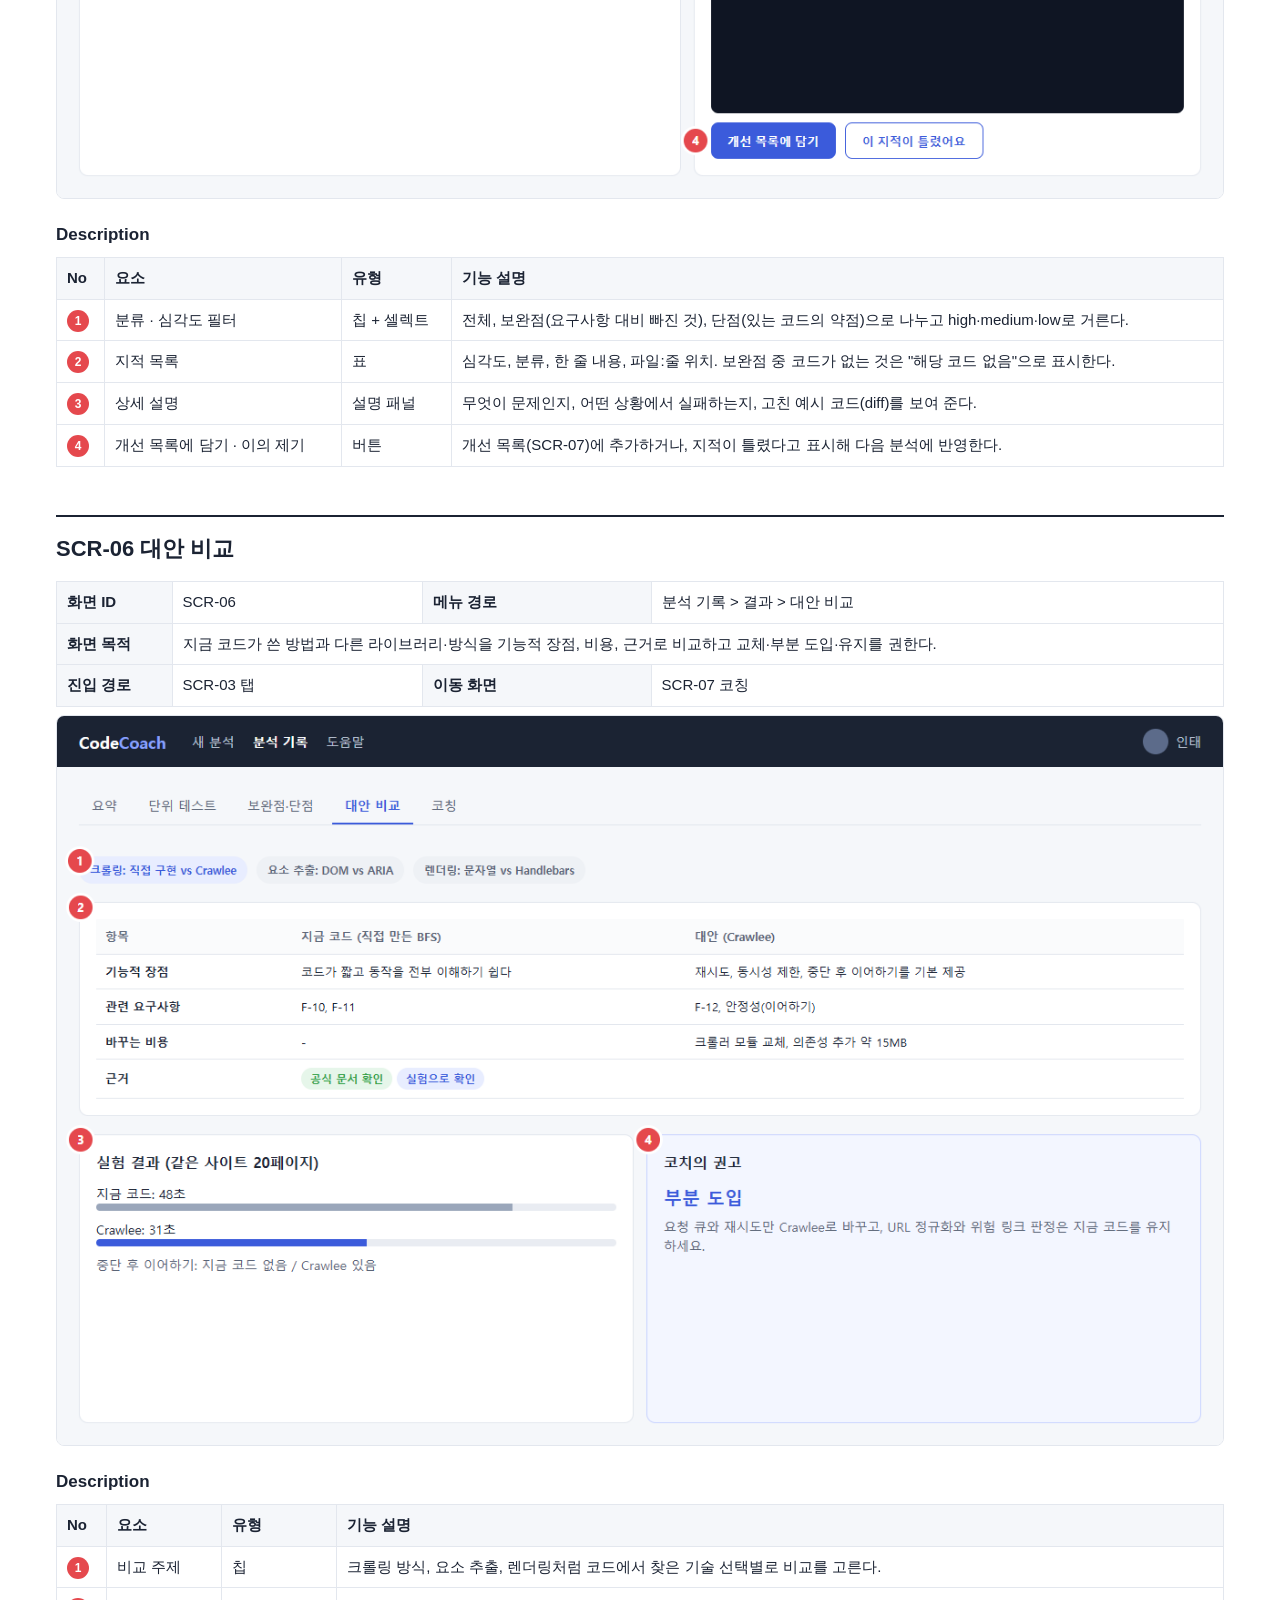
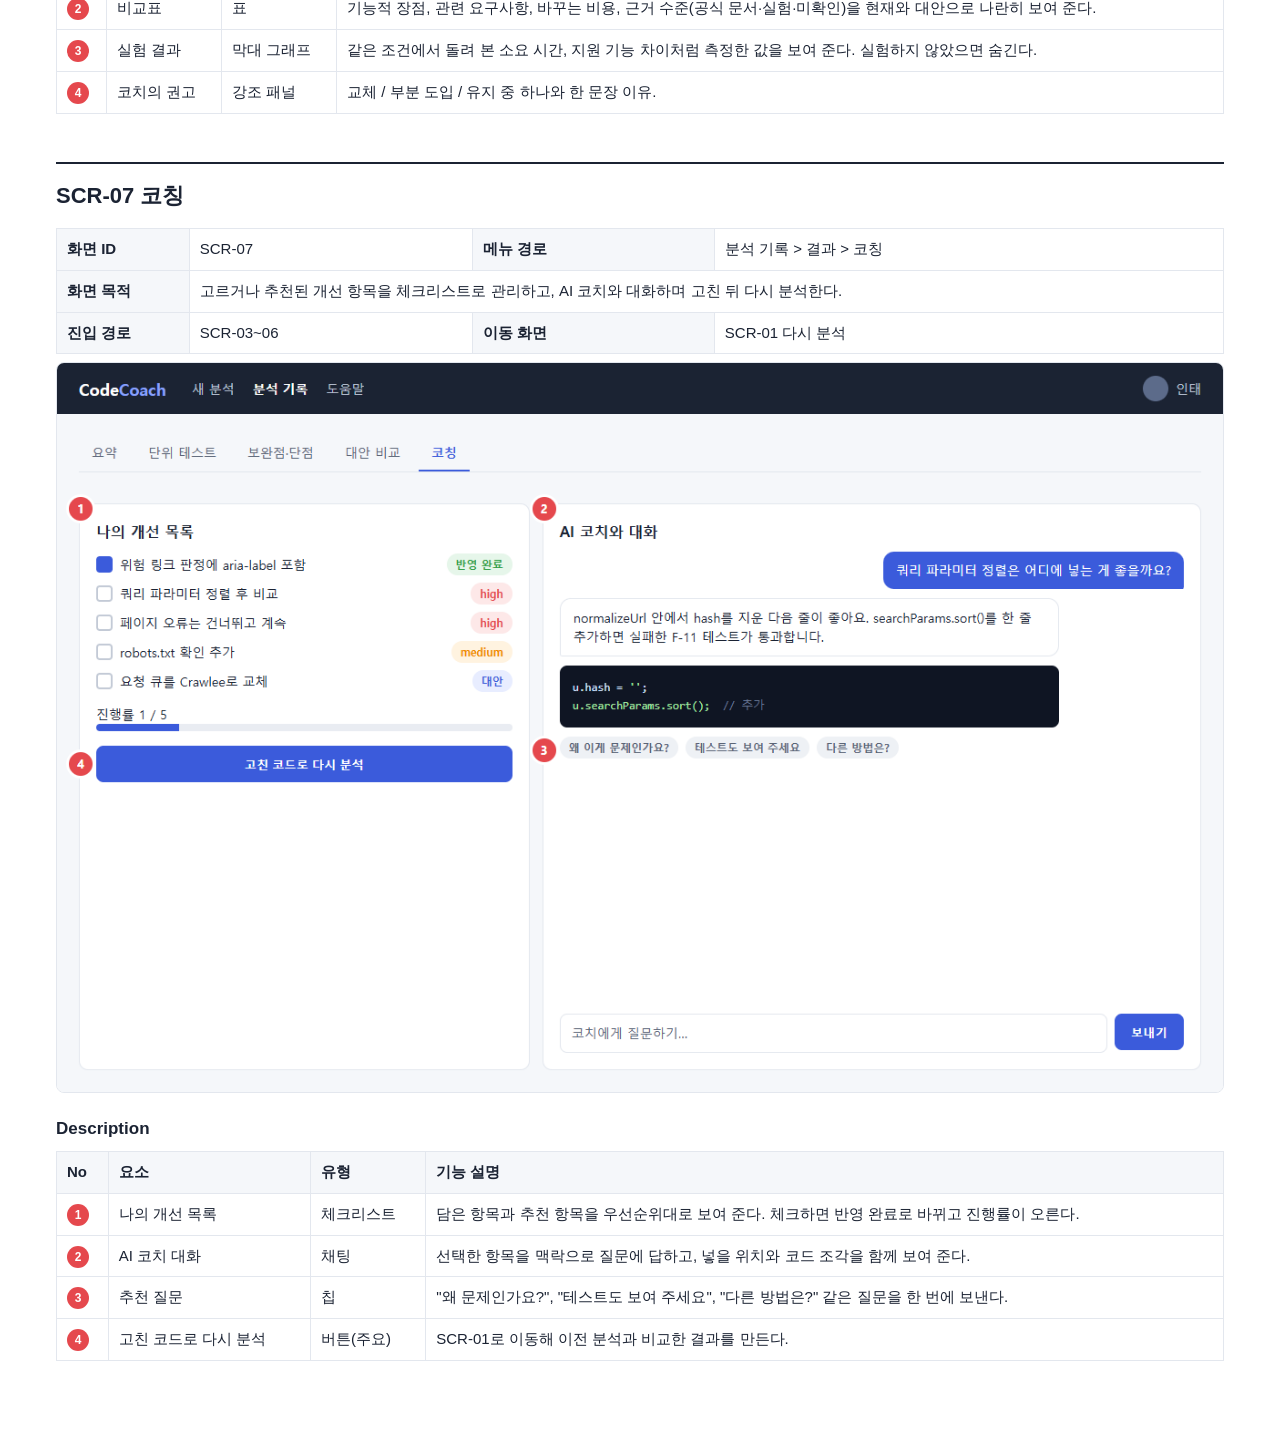
==== commit 5473087a: "Serve summary as a responsive HTML page and link it from the spec Co-Authored-By: Claude Opus 5.5 (1" ====
--- a/index.html
+++ b/index.html
@@ -16,14 +16,15 @@
 .no{display:inline-block;width:22px;height:22px;border-radius:50%;background:var(--red);color:#fff;text-align:center;font:700 12px/22px "Segoe UI",sans-serif}
 .flow{display:flex;flex-wrap:wrap;gap:8px;align-items:center}.flow span{border:1px solid var(--line);background:var(--head);border-radius:8px;padding:6px 12px}.flow i{color:var(--sub);font-style:normal}
 code{font-size:13px}
-@media (max-width:700px){h1{font-size:24px}th,td{padding:6px}}
+@media (max-width:700px){h1{font-size:24px}th,td{padding:6px}table{display:block;overflow-x:auto}.grid{grid-template-columns:1fr}}
 </style></head>
 <body>
-<nav class="toc"><a href="#cover">표지</a><a href="#list">화면 목록</a><a href="#flow">화면 흐름</a><a href="#SCR-01">SCR-01</a><a href="#SCR-02">SCR-02</a><a href="#SCR-03">SCR-03</a><a href="#SCR-04">SCR-04</a><a href="#SCR-05">SCR-05</a><a href="#SCR-06">SCR-06</a><a href="#SCR-07">SCR-07</a><a href="CodeCoach-화면설계-요약.pdf">요약 PDF</a></nav>
+<nav class="toc"><a href="#cover">표지</a><a href="#list">화면 목록</a><a href="#flow">화면 흐름</a><a href="#SCR-01">SCR-01</a><a href="#SCR-02">SCR-02</a><a href="#SCR-03">SCR-03</a><a href="#SCR-04">SCR-04</a><a href="#SCR-05">SCR-05</a><a href="#SCR-06">SCR-06</a><a href="#SCR-07">SCR-07</a><a href="summary.html"><b>핵심 요약</b></a></nav>
 <main>
 <section id="cover">
 <h1>CodeCoach 화면 설계서</h1>
 <p class="lead">개발자가 코드를 올리면 단위 테스트, 보완점, 다른 코드와의 비교, 현재 코드의 단점을 분석하고 고치는 방법까지 코칭해 주는 웹페이지</p>
+<p><a href="summary.html" style="display:inline-block;background:var(--brand);color:#fff;text-decoration:none;padding:10px 18px;border-radius:8px;font-weight:700">이미지로 보는 핵심 요약</a></p>
 
 <table>
 <tr><th>서비스명</th><td>CodeCoach</td><th>문서 버전</th><td>v0.1</td></tr>
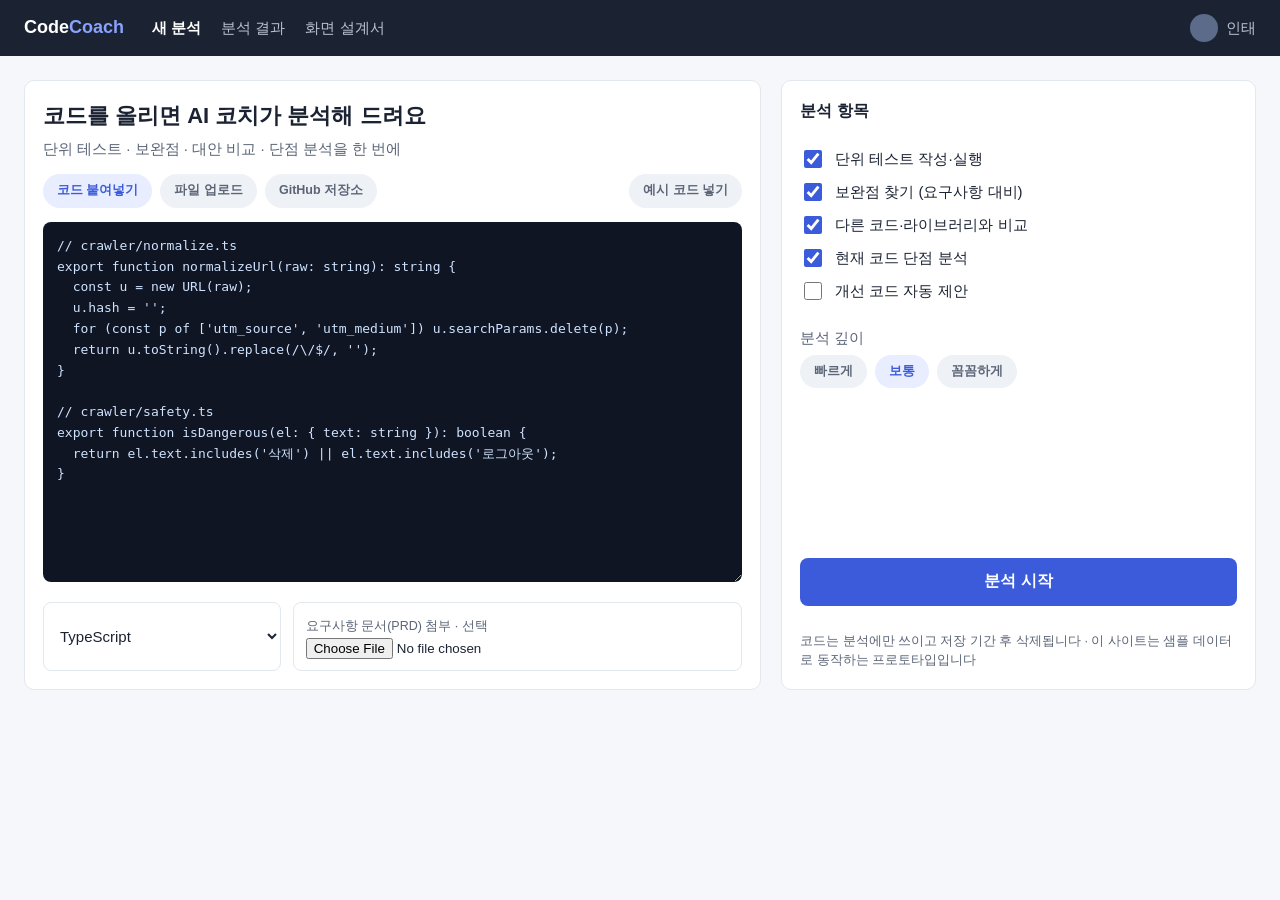
==== commit 1aae742a: "Build the 7 CodeCoach screens as working HTML pages; move spec to /spec Co-Authored-By: Claude Opus " ====
--- a/index.html
+++ b/index.html
@@ -1,165 +1,52 @@
 <!doctype html>
-<html lang="ko"><head><meta charset="utf-8"><meta name="viewport" content="width=device-width, initial-scale=1">
-<title>CodeCoach 화면 설계서</title><style>
-:root{--ink:#1b2333;--sub:#5b6577;--line:#e3e7ee;--bg:#fff;--head:#f5f7fa;--brand:#3b5bdb;--red:#e5484d}
-@media (prefers-color-scheme:dark){:root:not([data-theme=light]){--ink:#e6e9ef;--sub:#a3acbd;--line:#2d3442;--bg:#141821;--head:#1c212c;--brand:#8aa2ff}}
-*{box-sizing:border-box}body{margin:0;background:var(--bg);color:var(--ink);font:15px/1.65 "Malgun Gothic","Segoe UI",sans-serif}
-main{max-width:1200px;margin:0 auto;padding:32px 16px 80px}a{color:var(--brand)}
-nav.toc{position:sticky;top:0;z-index:5;background:var(--bg);border-bottom:1px solid var(--line);padding:10px 16px;display:flex;gap:14px;flex-wrap:wrap;font-size:14px}
-h1{font-size:30px;margin:8px 0 6px}h2{font-size:22px;margin:48px 0 14px;padding-top:14px;border-top:2px solid var(--ink)}h3{font-size:17px;margin:22px 0 8px}
-.lead{color:var(--sub);margin:0 0 20px}
-table{width:100%;border-collapse:collapse;margin:8px 0}th,td{border:1px solid var(--line);padding:8px 10px;text-align:left;vertical-align:top}th{background:var(--head);white-space:nowrap}
-.grid{display:grid;grid-template-columns:repeat(auto-fill,minmax(260px,1fr));gap:14px}
-.card{border:1px solid var(--line);border-radius:10px;overflow:hidden;text-decoration:none;color:inherit;background:var(--head)}
-.card img{width:100%;display:block;border-bottom:1px solid var(--line)}.card div{padding:10px 12px}.card b{color:var(--red);margin-right:6px}
-.shot{width:100%;border:1px solid var(--line);border-radius:8px;display:block}
-.no{display:inline-block;width:22px;height:22px;border-radius:50%;background:var(--red);color:#fff;text-align:center;font:700 12px/22px "Segoe UI",sans-serif}
-.flow{display:flex;flex-wrap:wrap;gap:8px;align-items:center}.flow span{border:1px solid var(--line);background:var(--head);border-radius:8px;padding:6px 12px}.flow i{color:var(--sub);font-style:normal}
-code{font-size:13px}
-@media (max-width:700px){h1{font-size:24px}th,td{padding:6px}table{display:block;overflow-x:auto}.grid{grid-template-columns:1fr}}
-</style></head>
-<body>
-<nav class="toc"><a href="#cover">표지</a><a href="#list">화면 목록</a><a href="#flow">화면 흐름</a><a href="#SCR-01">SCR-01</a><a href="#SCR-02">SCR-02</a><a href="#SCR-03">SCR-03</a><a href="#SCR-04">SCR-04</a><a href="#SCR-05">SCR-05</a><a href="#SCR-06">SCR-06</a><a href="#SCR-07">SCR-07</a><a href="summary.html"><b>핵심 요약</b></a></nav>
-<main>
-<section id="cover">
-<h1>CodeCoach 화면 설계서</h1>
-<p class="lead">개발자가 코드를 올리면 단위 테스트, 보완점, 다른 코드와의 비교, 현재 코드의 단점을 분석하고 고치는 방법까지 코칭해 주는 웹페이지</p>
-<p><a href="summary.html" style="display:inline-block;background:var(--brand);color:#fff;text-decoration:none;padding:10px 18px;border-radius:8px;font-weight:700">이미지로 보는 핵심 요약</a></p>
-
-<table>
-<tr><th>서비스명</th><td>CodeCoach</td><th>문서 버전</th><td>v0.1</td></tr>
-<tr><th>작성일</th><td>2026-10-23</td><th>작성자</th><td>인태</td></tr>
-<tr><th>목적</th><td colspan="3">내가 짠 코드가 제대로 동작하는지, 무엇을 보완해야 하는지, 다른 코드를 쓰면 무엇이 좋은지, 지금 코드의 단점은 무엇인지를 한 번에 확인하고 개선까지 이어지게 한다.</td></tr>
-<tr><th>대상 사용자</th><td colspan="3">코드 리뷰를 받기 어려운 주니어·교육생 개발자, 자기 코드를 점검하려는 개발자</td></tr>
-</table>
-</section>
-<h2 id="list">화면 목록 (7)</h2>
-<div class="grid"><a class="card" href="#SCR-01"><img src="design/images/SCR-01.png" alt="SCR-01 미리보기" loading="lazy"><div><b>SCR-01</b>코드 제출</div></a><a class="card" href="#SCR-02"><img src="design/images/SCR-02.png" alt="SCR-02 미리보기" loading="lazy"><div><b>SCR-02</b>분석 진행</div></a><a class="card" href="#SCR-03"><img src="design/images/SCR-03.png" alt="SCR-03 미리보기" loading="lazy"><div><b>SCR-03</b>분석 결과 요약</div></a><a class="card" href="#SCR-04"><img src="design/images/SCR-04.png" alt="SCR-04 미리보기" loading="lazy"><div><b>SCR-04</b>단위 테스트 결과</div></a><a class="card" href="#SCR-05"><img src="design/images/SCR-05.png" alt="SCR-05 미리보기" loading="lazy"><div><b>SCR-05</b>보완점·단점</div></a><a class="card" href="#SCR-06"><img src="design/images/SCR-06.png" alt="SCR-06 미리보기" loading="lazy"><div><b>SCR-06</b>대안 비교</div></a><a class="card" href="#SCR-07"><img src="design/images/SCR-07.png" alt="SCR-07 미리보기" loading="lazy"><div><b>SCR-07</b>코칭</div></a></div>
-<table><tr><th>화면 ID</th><th>화면명</th><th>메뉴 경로</th><th>화면 목적</th></tr>
-<tr><td><a href="#SCR-01">SCR-01</a></td><td>코드 제출</td><td>새 분석</td><td>분석할 코드와 요구사항 문서를 올리고, 받고 싶은 분석 항목과 깊이를 골라 분석을 시작한다.</td></tr>
-<tr><td><a href="#SCR-02">SCR-02</a></td><td>분석 진행</td><td>새 분석 &gt; 진행</td><td>다섯 가지 분석이 어디까지 진행됐는지와 실시간 로그를 보여 주어 기다리는 동안 상황을 알 수 있게 한다.</td></tr>
-<tr><td><a href="#SCR-03">SCR-03</a></td><td>분석 결과 요약</td><td>분석 기록 &gt; 결과 &gt; 요약</td><td>분석 결과를 점수와 숫자로 요약하고, 가장 먼저 고칠 세 가지를 알려 준다.</td></tr>
-<tr><td><a href="#SCR-04">SCR-04</a></td><td>단위 테스트 결과</td><td>분석 기록 &gt; 결과 &gt; 단위 테스트</td><td>AI가 작성·실행한 단위 테스트 결과를 보여 주고, 실패한 테스트의 기대값과 실제값, 원인을 설명한다.</td></tr>
-<tr><td><a href="#SCR-05">SCR-05</a></td><td>보완점·단점</td><td>분석 기록 &gt; 결과 &gt; 보완점·단점</td><td>요구사항 대비 빠진 것(보완점)과 지금 코드의 약점(단점)을 심각도 순으로 보여 주고, 문제 상황과 고친 예시를 설명한다.</td></tr>
-<tr><td><a href="#SCR-06">SCR-06</a></td><td>대안 비교</td><td>분석 기록 &gt; 결과 &gt; 대안 비교</td><td>지금 코드가 쓴 방법과 다른 라이브러리·방식을 기능적 장점, 비용, 근거로 비교하고 교체·부분 도입·유지를 권한다.</td></tr>
-<tr><td><a href="#SCR-07">SCR-07</a></td><td>코칭</td><td>분석 기록 &gt; 결과 &gt; 코칭</td><td>고르거나 추천된 개선 항목을 체크리스트로 관리하고, AI 코치와 대화하며 고친 뒤 다시 분석한다.</td></tr></table>
-<h2 id="flow">화면 흐름</h2>
-<div class="flow"><span>SCR-01 코드 제출</span><i>→</i><span>SCR-02 분석 진행</span><i>→</i><span>SCR-03 결과 요약</span><i>→</i><span>SCR-04 단위 테스트 · SCR-05 보완점·단점 · SCR-06 대안 비교</span><i>→</i><span>SCR-07 코칭</span><i>→</i><span>고친 코드로 다시 분석(SCR-01)</span></div>
-<p class="lead" style="margin-top:10px">결과 화면(SCR-03~07)은 상단 탭으로 자유롭게 오가며, 코칭 화면에서 고친 코드를 다시 분석하면 처음 화면으로 돌아가 새 결과와 비교합니다.</p>
-
-<h2 id="SCR-01">SCR-01 코드 제출</h2>
-<table>
-<tr><th>화면 ID</th><td>SCR-01</td><th>메뉴 경로</th><td>새 분석</td></tr>
-<tr><th>화면 목적</th><td colspan="3">분석할 코드와 요구사항 문서를 올리고, 받고 싶은 분석 항목과 깊이를 골라 분석을 시작한다.</td></tr>
-<tr><th>진입 경로</th><td>상단 메뉴 "새 분석", SCR-07 "고친 코드로 다시 분석"</td><th>이동 화면</th><td>SCR-02 분석 진행</td></tr>
-</table>
-<img class="shot" src="design/images/SCR-01.png" alt="SCR-01 코드 제출 화면 목업" loading="lazy">
-<h3>Description</h3>
-<table><tr><th>No</th><th>요소</th><th>유형</th><th>기능 설명</th></tr>
-<tr><td><span class="no">1</span></td><td>입력 방식 선택</td><td>탭</td><td>코드 붙여넣기, 파일 업로드(zip·폴더), GitHub 저장소 주소 중 하나를 고른다.</td></tr>
-<tr><td><span class="no">2</span></td><td>코드 입력 영역</td><td>코드 편집기</td><td>선택한 방식으로 올린 코드를 문법 강조와 함께 보여 준다. 붙여넣기 방식에서는 직접 편집할 수 있다.</td></tr>
-<tr><td><span class="no">3</span></td><td>언어 · 요구사항 문서</td><td>셀렉트 · 파일 첨부(선택)</td><td>언어는 자동 감지 후 바꿀 수 있다. PRD 같은 요구사항 문서를 첨부하면 보완점 분석의 기준이 된다.</td></tr>
-<tr><td><span class="no">4</span></td><td>분석 항목</td><td>체크박스</td><td>단위 테스트, 보완점, 대안 비교, 단점 분석, 개선 코드 제안 중 받을 항목을 고른다. 기본은 앞의 네 개.</td></tr>
-<tr><td><span class="no">5</span></td><td>분석 깊이</td><td>단일 선택</td><td>빠르게·보통·꼼꼼하게. 깊을수록 검토하는 대안과 테스트 수가 늘고 시간이 길어진다.</td></tr>
-<tr><td><span class="no">6</span></td><td>분석 시작</td><td>버튼(주요)</td><td>코드가 비어 있으면 비활성. 누르면 SCR-02로 이동한다. 아래에 코드 보관 기간 안내를 표시한다.</td></tr>
-</table>
-<h3>처리 규칙</h3><ul><li>파일은 최대 50개, 합계 5MB까지 받는다.</li><li>비밀 키 패턴(API 키, 토큰)이 보이면 분석 전에 가림 처리를 권하는 경고를 띄운다.</li></ul>
-
-<h2 id="SCR-02">SCR-02 분석 진행</h2>
-<table>
-<tr><th>화면 ID</th><td>SCR-02</td><th>메뉴 경로</th><td>새 분석 &gt; 진행</td></tr>
-<tr><th>화면 목적</th><td colspan="3">다섯 가지 분석이 어디까지 진행됐는지와 실시간 로그를 보여 주어 기다리는 동안 상황을 알 수 있게 한다.</td></tr>
-<tr><th>진입 경로</th><td>SCR-01 분석 시작</td><th>이동 화면</th><td>SCR-03 결과 요약(완료 시 자동 이동)</td></tr>
-</table>
-<img class="shot" src="design/images/SCR-02.png" alt="SCR-02 분석 진행 화면 목업" loading="lazy">
-<h3>Description</h3>
-<table><tr><th>No</th><th>요소</th><th>유형</th><th>기능 설명</th></tr>
-<tr><td><span class="no">1</span></td><td>전체 진행률</td><td>진행 막대</td><td>전체 진행률(%)과 분석 대상 파일 수, 언어를 보여 준다.</td></tr>
-<tr><td><span class="no">2</span></td><td>단계 카드 5개</td><td>상태 카드</td><td>코드 이해 → 단위 테스트 → 보완점 → 대안 비교 → 단점 분석. 각 카드는 대기·진행 중·완료·실패 상태와 한 줄 요약을 보여 준다. 보완점·대안 비교는 동시에 진행된다.</td></tr>
-<tr><td><span class="no">3</span></td><td>실시간 로그</td><td>로그 목록</td><td>테스트 통과 수, 실패 항목, 검토 중인 라이브러리처럼 사람이 읽을 수 있는 진행 기록을 시간순으로 보여 준다.</td></tr>
-<tr><td><span class="no">4</span></td><td>취소 · 완료 알림</td><td>버튼</td><td>분석 취소(확인 창 후 중단), 완료되면 브라우저·메일 알림 받기.</td></tr>
-</table>
-<h3>처리 규칙</h3><ul><li>한 단계가 실패해도 나머지 단계는 계속하고, 결과 화면에 빠진 항목을 표시한다.</li></ul>
-
-<h2 id="SCR-03">SCR-03 분석 결과 요약</h2>
-<table>
-<tr><th>화면 ID</th><td>SCR-03</td><th>메뉴 경로</th><td>분석 기록 &gt; 결과 &gt; 요약</td></tr>
-<tr><th>화면 목적</th><td colspan="3">분석 결과를 점수와 숫자로 요약하고, 가장 먼저 고칠 세 가지를 알려 준다.</td></tr>
-<tr><th>진입 경로</th><td>SCR-02 완료, 분석 기록 목록</td><th>이동 화면</th><td>SCR-04~07(탭), PDF 보고서</td></tr>
-</table>
-<img class="shot" src="design/images/SCR-03.png" alt="SCR-03 분석 결과 요약 화면 목업" loading="lazy">
-<h3>Description</h3>
-<table><tr><th>No</th><th>요소</th><th>유형</th><th>기능 설명</th></tr>
-<tr><td><span class="no">1</span></td><td>결과 탭</td><td>탭</td><td>요약, 단위 테스트, 보완점·단점, 대안 비교, 코칭 화면을 오간다.</td></tr>
-<tr><td><span class="no">2</span></td><td>핵심 지표 4개</td><td>지표 카드</td><td>종합 점수(100점), 테스트 통과(통과/전체), 보완점 수, 심각한 단점(high) 수. 카드를 누르면 해당 탭으로 이동한다.</td></tr>
-<tr><td><span class="no">3</span></td><td>먼저 고칠 3가지</td><td>표</td><td>안전·보안 high → 테스트 실패 → 핵심 보완점 순으로 고른 세 항목. 행을 누르면 상세로 이동한다.</td></tr>
-<tr><td><span class="no">4</span></td><td>영역별 점수</td><td>막대 그래프</td><td>정확성, 안정성, 보안, 유지보수성 점수.</td></tr>
-<tr><td><span class="no">5</span></td><td>코칭 받으러 가기</td><td>버튼(주요)</td><td>SCR-07 코칭으로 이동한다.</td></tr>
-<tr><td><span class="no">6</span></td><td>PDF 보고서 받기</td><td>버튼</td><td>요약과 모든 지적을 PDF로 내려받는다.</td></tr>
-</table>
-
-
-<h2 id="SCR-04">SCR-04 단위 테스트 결과</h2>
-<table>
-<tr><th>화면 ID</th><td>SCR-04</td><th>메뉴 경로</th><td>분석 기록 &gt; 결과 &gt; 단위 테스트</td></tr>
-<tr><th>화면 목적</th><td colspan="3">AI가 작성·실행한 단위 테스트 결과를 보여 주고, 실패한 테스트의 기대값과 실제값, 원인을 설명한다.</td></tr>
-<tr><th>진입 경로</th><td>SCR-03 탭·지표 카드</td><th>이동 화면</th><td>SCR-07 코칭(고치는 방법 보기)</td></tr>
-</table>
-<img class="shot" src="design/images/SCR-04.png" alt="SCR-04 단위 테스트 결과 화면 목업" loading="lazy">
-<h3>Description</h3>
-<table><tr><th>No</th><th>요소</th><th>유형</th><th>기능 설명</th></tr>
-<tr><td><span class="no">1</span></td><td>테스트 목록</td><td>필터 + 표</td><td>전체·통과·실패로 거른다. 테스트마다 연결된 요구사항 ID와 결과를 보여 준다.</td></tr>
-<tr><td><span class="no">2</span></td><td>실패 상세</td><td>비교 패널</td><td>선택한 실패 테스트의 기대값과 실제값을 나란히, 테스트 코드와 함께 보여 준다.</td></tr>
-<tr><td><span class="no">3</span></td><td>원인 판정</td><td>배지</td><td>코드 결함 / 테스트 결함 / 환경 문제 중 하나와 판단 근거. 코드 결함만 개선 목록 후보가 된다.</td></tr>
-<tr><td><span class="no">4</span></td><td>고치는 방법 · 재실행 · 내려받기</td><td>버튼</td><td>고치는 방법 보기(SCR-07로 이동), 테스트 다시 실행, 테스트 코드 내려받기(내 프로젝트에 넣어 쓰기).</td></tr>
-</table>
-
-
-<h2 id="SCR-05">SCR-05 보완점·단점</h2>
-<table>
-<tr><th>화면 ID</th><td>SCR-05</td><th>메뉴 경로</th><td>분석 기록 &gt; 결과 &gt; 보완점·단점</td></tr>
-<tr><th>화면 목적</th><td colspan="3">요구사항 대비 빠진 것(보완점)과 지금 코드의 약점(단점)을 심각도 순으로 보여 주고, 문제 상황과 고친 예시를 설명한다.</td></tr>
-<tr><th>진입 경로</th><td>SCR-03 탭·먼저 고칠 3가지</td><th>이동 화면</th><td>SCR-07 코칭(개선 목록에 담기)</td></tr>
-</table>
-<img class="shot" src="design/images/SCR-05.png" alt="SCR-05 보완점·단점 화면 목업" loading="lazy">
-<h3>Description</h3>
-<table><tr><th>No</th><th>요소</th><th>유형</th><th>기능 설명</th></tr>
-<tr><td><span class="no">1</span></td><td>분류 · 심각도 필터</td><td>칩 + 셀렉트</td><td>전체, 보완점(요구사항 대비 빠진 것), 단점(있는 코드의 약점)으로 나누고 high·medium·low로 거른다.</td></tr>
-<tr><td><span class="no">2</span></td><td>지적 목록</td><td>표</td><td>심각도, 분류, 한 줄 내용, 파일:줄 위치. 보완점 중 코드가 없는 것은 "해당 코드 없음"으로 표시한다.</td></tr>
-<tr><td><span class="no">3</span></td><td>상세 설명</td><td>설명 패널</td><td>무엇이 문제인지, 어떤 상황에서 실패하는지, 고친 예시 코드(diff)를 보여 준다.</td></tr>
-<tr><td><span class="no">4</span></td><td>개선 목록에 담기 · 이의 제기</td><td>버튼</td><td>개선 목록(SCR-07)에 추가하거나, 지적이 틀렸다고 표시해 다음 분석에 반영한다.</td></tr>
-</table>
-
-
-<h2 id="SCR-06">SCR-06 대안 비교</h2>
-<table>
-<tr><th>화면 ID</th><td>SCR-06</td><th>메뉴 경로</th><td>분석 기록 &gt; 결과 &gt; 대안 비교</td></tr>
-<tr><th>화면 목적</th><td colspan="3">지금 코드가 쓴 방법과 다른 라이브러리·방식을 기능적 장점, 비용, 근거로 비교하고 교체·부분 도입·유지를 권한다.</td></tr>
-<tr><th>진입 경로</th><td>SCR-03 탭</td><th>이동 화면</th><td>SCR-07 코칭</td></tr>
-</table>
-<img class="shot" src="design/images/SCR-06.png" alt="SCR-06 대안 비교 화면 목업" loading="lazy">
-<h3>Description</h3>
-<table><tr><th>No</th><th>요소</th><th>유형</th><th>기능 설명</th></tr>
-<tr><td><span class="no">1</span></td><td>비교 주제</td><td>칩</td><td>크롤링 방식, 요소 추출, 렌더링처럼 코드에서 찾은 기술 선택별로 비교를 고른다.</td></tr>
-<tr><td><span class="no">2</span></td><td>비교표</td><td>표</td><td>기능적 장점, 관련 요구사항, 바꾸는 비용, 근거 수준(공식 문서·실험·미확인)을 현재와 대안으로 나란히 보여 준다.</td></tr>
-<tr><td><span class="no">3</span></td><td>실험 결과</td><td>막대 그래프</td><td>같은 조건에서 돌려 본 소요 시간, 지원 기능 차이처럼 측정한 값을 보여 준다. 실험하지 않았으면 숨긴다.</td></tr>
-<tr><td><span class="no">4</span></td><td>코치의 권고</td><td>강조 패널</td><td>교체 / 부분 도입 / 유지 중 하나와 한 문장 이유.</td></tr>
-</table>
-
-
-<h2 id="SCR-07">SCR-07 코칭</h2>
-<table>
-<tr><th>화면 ID</th><td>SCR-07</td><th>메뉴 경로</th><td>분석 기록 &gt; 결과 &gt; 코칭</td></tr>
-<tr><th>화면 목적</th><td colspan="3">고르거나 추천된 개선 항목을 체크리스트로 관리하고, AI 코치와 대화하며 고친 뒤 다시 분석한다.</td></tr>
-<tr><th>진입 경로</th><td>SCR-03~06</td><th>이동 화면</th><td>SCR-01 다시 분석</td></tr>
-</table>
-<img class="shot" src="design/images/SCR-07.png" alt="SCR-07 코칭 화면 목업" loading="lazy">
-<h3>Description</h3>
-<table><tr><th>No</th><th>요소</th><th>유형</th><th>기능 설명</th></tr>
-<tr><td><span class="no">1</span></td><td>나의 개선 목록</td><td>체크리스트</td><td>담은 항목과 추천 항목을 우선순위대로 보여 준다. 체크하면 반영 완료로 바뀌고 진행률이 오른다.</td></tr>
-<tr><td><span class="no">2</span></td><td>AI 코치 대화</td><td>채팅</td><td>선택한 항목을 맥락으로 질문에 답하고, 넣을 위치와 코드 조각을 함께 보여 준다.</td></tr>
-<tr><td><span class="no">3</span></td><td>추천 질문</td><td>칩</td><td>"왜 문제인가요?", "테스트도 보여 주세요", "다른 방법은?" 같은 질문을 한 번에 보낸다.</td></tr>
-<tr><td><span class="no">4</span></td><td>고친 코드로 다시 분석</td><td>버튼(주요)</td><td>SCR-01로 이동해 이전 분석과 비교한 결과를 만든다.</td></tr>
-</table>
-
-</main></body></html>
+<html lang="ko">
+<head>
+<meta charset="utf-8"><meta name="viewport" content="width=device-width, initial-scale=1">
+<title>CodeCoach · 코드 제출</title>
+<link rel="stylesheet" href="assets/app.css">
+</head>
+<body data-page="submit">
+<main class="wrap">
+  <div class="row">
+    <section class="panel col" style="flex:1.6">
+      <div><h1>코드를 올리면 AI 코치가 분석해 드려요</h1><div class="muted">단위 테스트 · 보완점 · 대안 비교 · 단점 분석을 한 번에</div></div>
+      <div id="modes" style="display:flex;gap:8px;flex-wrap:wrap">
+        <button class="chip on" data-mode="paste">코드 붙여넣기</button>
+        <button class="chip" data-mode="file">파일 업로드</button>
+        <button class="chip" data-mode="git">GitHub 저장소</button>
+        <button class="chip" id="sample" style="margin-left:auto">예시 코드 넣기</button>
+      </div>
+      <div id="pane-paste"><textarea id="code" class="code" spellcheck="false" aria-label="분석할 코드"></textarea></div>
+      <div id="pane-file" hidden class="panel" style="text-align:center;padding:40px">
+        <p class="muted">zip 또는 소스 파일을 고르세요 (최대 50개, 5MB)</p>
+        <input type="file" id="file" multiple>
+        <p id="filelist" class="muted small">선택된 파일 없음</p>
+      </div>
+      <div id="pane-git" hidden><input type="url" id="repo" placeholder="https://github.com/사용자/저장소"></div>
+      <div class="row" style="gap:12px">
+        <select aria-label="언어" style="flex:1"><option>TypeScript</option><option>JavaScript</option><option>Python</option><option>Java</option></select>
+        <label class="field" style="flex:2;cursor:pointer"><span class="muted small">요구사항 문서(PRD) 첨부 · 선택</span><br><input type="file" style="max-width:100%"></label>
+      </div>
+    </section>
+    <aside class="panel col" style="flex:1">
+      <h2 style="margin:0">분석 항목</h2>
+      <div>
+        <label class="check"><input type="checkbox" name="item" value="test" checked>단위 테스트 작성·실행</label>
+        <label class="check"><input type="checkbox" name="item" value="gap" checked>보완점 찾기 (요구사항 대비)</label>
+        <label class="check"><input type="checkbox" name="item" value="alt" checked>다른 코드·라이브러리와 비교</label>
+        <label class="check"><input type="checkbox" name="item" value="weak" checked>현재 코드 단점 분석</label>
+        <label class="check"><input type="checkbox" name="item" value="fix">개선 코드 자동 제안</label>
+      </div>
+      <div><div class="muted">분석 깊이</div>
+        <div id="depth" style="display:flex;gap:8px;margin-top:6px"><button class="chip">빠르게</button><button class="chip on">보통</button><button class="chip">꼼꼼하게</button></div></div>
+      <div style="margin-top:auto">
+        <button class="btn lg" id="start">분석 시작</button>
+        <div id="hint" class="small" style="color:var(--red);min-height:20px;margin-top:6px"></div>
+        <div class="muted small">코드는 분석에만 쓰이고 저장 기간 후 삭제됩니다 · 이 사이트는 샘플 데이터로 동작하는 프로토타입입니다</div>
+      </div>
+    </aside>
+  </div>
+</main>
+<script src="assets/app.js"></script>
+</body>
+</html>
--- a/assets/app.css
+++ b/assets/app.css
@@ -0,0 +1,57 @@
+:root{--ink:#1b2333;--sub:#5b6577;--line:#e3e7ee;--bg:#f5f7fa;--brand:#3b5bdb;--brand-weak:#e8edff;--red:#e5484d;--green:#2f9e44;--amber:#f08c00;--card:#fff;--code:#0f1523}
+*{box-sizing:border-box}
+html,body{margin:0;background:var(--bg);color:var(--ink);font:15px/1.55 "Malgun Gothic","Apple SD Gothic Neo","Segoe UI",sans-serif}
+a{color:var(--brand)}
+button{font:inherit;cursor:pointer}
+.top{height:56px;background:var(--ink);color:#fff;display:flex;align-items:center;padding:0 24px;gap:28px;position:sticky;top:0;z-index:10}
+.logo{font-weight:800;font-size:18px;color:#fff;text-decoration:none}.logo b{color:#8aa2ff}
+.nav{display:flex;gap:20px}.nav a{color:#b9c2d3;text-decoration:none}.nav a.on{color:#fff;font-weight:700}
+.user{margin-left:auto;display:flex;align-items:center;gap:8px;color:#b9c2d3}.av{width:28px;height:28px;border-radius:50%;background:#5c6b8a}
+.wrap{max-width:1280px;margin:0 auto;padding:24px}
+.row{display:flex;gap:20px}
+.col{display:flex;flex-direction:column;gap:14px}
+.panel{background:var(--card);border:1px solid var(--line);border-radius:10px;padding:18px}
+h1{font-size:22px;margin:0 0 4px}h2{font-size:16px;margin:0 0 12px}
+.muted{color:var(--sub)}.small{font-size:12.5px}
+.btn{display:inline-flex;align-items:center;justify-content:center;height:40px;padding:0 18px;border-radius:8px;background:var(--brand);color:#fff;font-weight:700;border:0;text-decoration:none}
+.btn:hover{filter:brightness(1.08)}
+.btn[disabled]{background:#aab4c8;cursor:not-allowed}
+.btn.ghost{background:#fff;color:var(--brand);border:1px solid var(--brand)}
+.btn.lg{height:48px;font-size:16px;width:100%}
+.field,select,input[type=text],input[type=url],textarea{border:1px solid var(--line);border-radius:8px;background:#fff;padding:10px 12px;color:var(--ink);font:inherit;width:100%}
+textarea.code,.code{background:var(--code);color:#cfe3ff;border-radius:8px;padding:14px;font:13px/1.6 Consolas,"D2Coding",monospace;white-space:pre;overflow:auto;border:0}
+textarea.code{resize:vertical;min-height:360px}
+.code .k{color:#ff9ac1}.code .s{color:#a5e8a1}.code .c{color:#6b7a99}
+.chip{display:inline-flex;align-items:center;padding:4px 11px;border-radius:999px;font-size:12.5px;font-weight:700;border:0;background:#eef1f5;color:var(--sub)}
+button.chip{padding:7px 14px}
+.chip.on,.c-blue{background:var(--brand-weak);color:var(--brand)}
+.c-red{background:#fde8e8;color:var(--red)}.c-green{background:#e6f6ea;color:var(--green)}.c-amber{background:#fff3e0;color:var(--amber)}.c-gray{background:#eef1f5;color:var(--sub)}
+table{width:100%;border-collapse:collapse}th,td{text-align:left;padding:10px;border-bottom:1px solid var(--line);font-size:13.5px}th{color:var(--sub);font-weight:600;background:#fafbfc}
+tr.click{cursor:pointer}tr.click:hover{background:#f6f8fc}tr.sel{background:#eef2ff!important}
+.tabs{display:flex;gap:6px;border-bottom:1px solid var(--line);margin-bottom:16px;overflow-x:auto}
+.tabs a{padding:9px 14px;color:var(--sub);text-decoration:none;white-space:nowrap}.tabs a.on{color:var(--brand);border-bottom:2px solid var(--brand);font-weight:700}
+.bar{height:8px;background:#e9ecf2;border-radius:99px;overflow:hidden}.bar i{display:block;height:100%;background:var(--brand);transition:width .4s}
+label.check{display:flex;align-items:center;gap:10px;margin:9px 0;cursor:pointer}
+label.check input{width:18px;height:18px;accent-color:var(--brand)}
+.metric{flex:1;text-align:center;text-decoration:none;color:inherit;transition:box-shadow .15s}.metric:hover{box-shadow:0 4px 14px rgba(27,35,51,.08)}
+.metric .v{font-size:42px;font-weight:800;line-height:1.2}
+.steps{display:grid;grid-template-columns:repeat(5,1fr);gap:14px}
+.step.active{border-color:var(--brand);box-shadow:0 0 0 2px var(--brand-weak)}
+.log{background:#f6f8fb;color:#33415c;border-radius:8px;padding:14px;font:13px/1.7 Consolas,monospace;height:220px;overflow:auto;white-space:pre-wrap}
+.bubble{padding:10px 14px;border-radius:12px;max-width:80%;white-space:pre-wrap}
+.bubble.me{align-self:flex-end;background:var(--brand);color:#fff;border-bottom-right-radius:2px}
+.bubble.ai{align-self:flex-start;background:#fff;border:1px solid var(--line);border-bottom-left-radius:2px}
+.chat{display:flex;flex-direction:column;gap:10px;overflow:auto;flex:1;min-height:260px;max-height:460px;padding:4px}
+.toast{position:fixed;left:50%;bottom:28px;transform:translateX(-50%);background:var(--ink);color:#fff;padding:10px 18px;border-radius:8px;opacity:0;transition:opacity .2s;z-index:20;pointer-events:none}
+.toast.show{opacity:1}
+.empty{color:var(--sub);text-align:center;padding:30px 0}
+.reco{background:#f3f6ff;border-color:#c9d4ff}
+.done-text{text-decoration:line-through;color:var(--sub)}
+@media (max-width:900px){
+  .row{flex-direction:column}
+  .steps{grid-template-columns:1fr 1fr}
+  .top{gap:14px;padding:0 16px}.nav{gap:12px;font-size:14px}.user span:last-child{display:none}
+  .wrap{padding:16px}
+  .metrics{flex-wrap:wrap}.metrics .metric{flex:1 1 40%}
+}
+@media print{.top,.tabs,.btn{display:none!important}body{background:#fff}}
